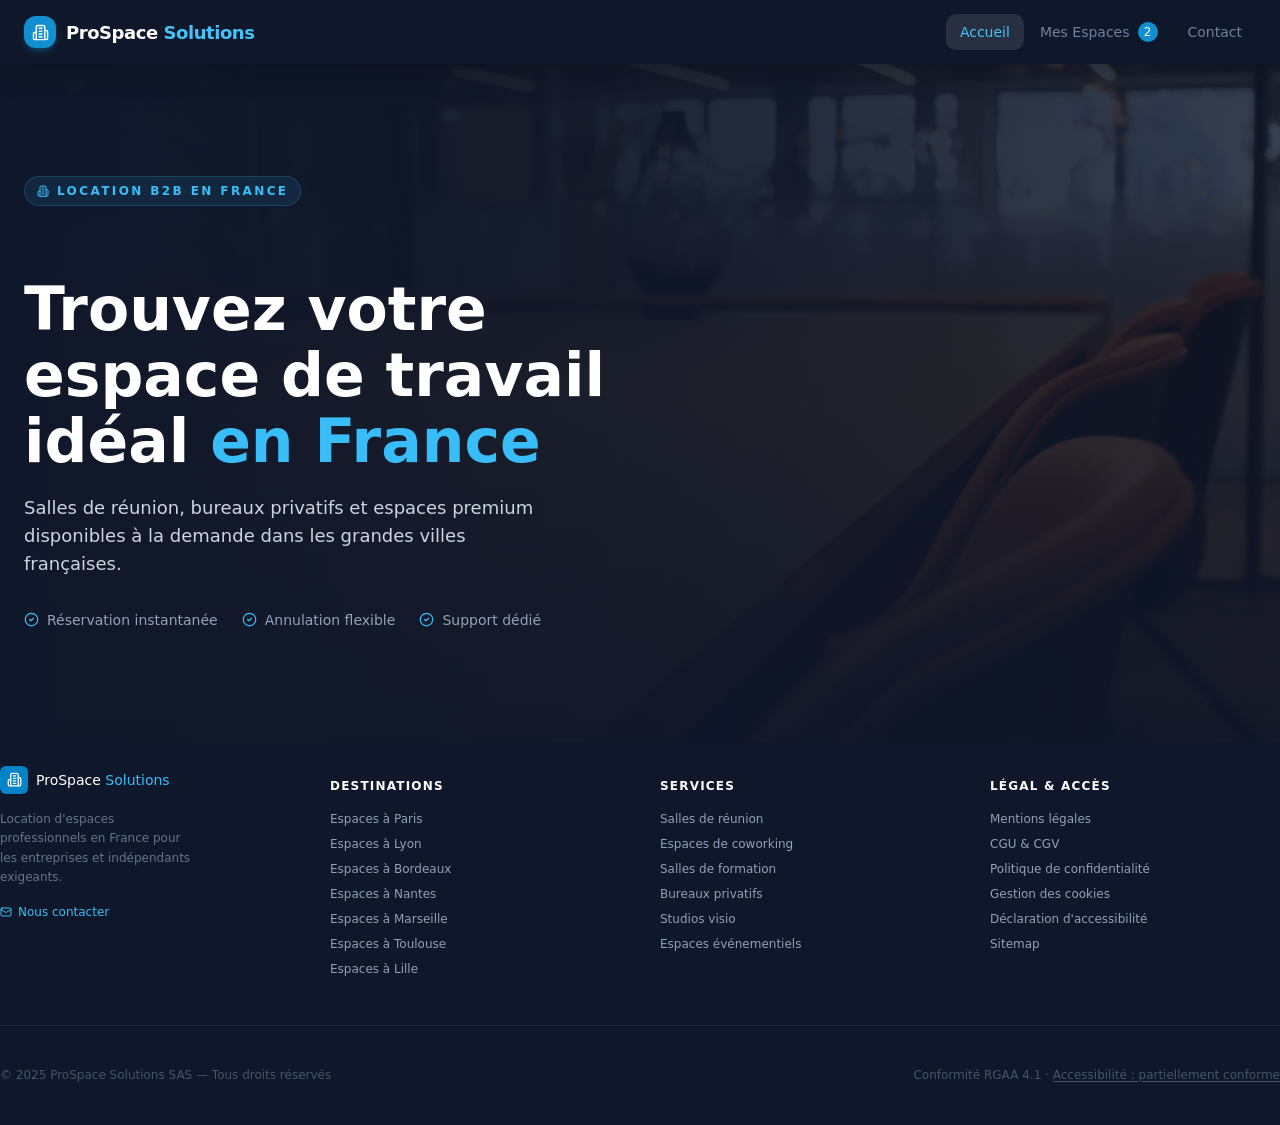
==== index.html @ d94f070c "fixed header svg and moved documents" ====
<!DOCTYPE html>
<html lang="fr">
    <head>
        <meta charset="UTF-8">
        <meta name="viewport" content="width=device-width, initial-scale=1.0">
        <meta name="description" content="Location d'espaces professionnels en France pour les entreprises et indépendants exigeants.">
        <meta name="robots" content="index, follow">

        <title>ProSpace Solutions | Trouvez votre espace de travail idéal en France</title>
        <link rel="stylesheet" href="/public/assets/css/styles.css">
        
        <!-- Open Graph -->
        <meta property="og:title" content="ProSpace Solutions | Trouvez votre espace de travail idéal en France">
        <meta property="og:description" content="Location d'espaces professionnels en France pour les entreprises et indépendants exigeants.">
        <meta property="og:image" content="/public/assets/images/logo.svg">
        <meta property="og:type" content="website">
        <!-- Standard favicon for modern browsers -->
        <link rel="icon" type="image/png" href="/public/assets/icon/favicon-96x96.png" sizes="96x96">
        <link rel="icon" type="image/svg+xml" href="/public/assets/icon/favicon.svg">
        <!-- Backwards compatibility for old browsers -->
        <link rel="shortcut icon" href="/public/assets/icon/favicon.ico">
        <!-- Apple Touch Icon for iOS (modern devices) -->
        <link rel="apple-touch-icon" sizes="180x180" href="/public/assets/icon/apple-touch-icon.png">
        <!-- Android / Chrome PWA icons -->
        <link rel="icon" type="image/png" sizes="192x192" href="/public/assets/web-app-manifest-192x192.png">
        <link rel="icon" type="image/png" sizes="512x512" href="/public/assets/web-app-manifest-512x512.png">
        <!-- Safari pinned tab (macOS) -->
        <link rel="mask-icon" href="/public/assets/icon/favicon.svg" color="#5bbad5">
        <!-- Manifest for Progressive Web App -->
        <link rel="manifest" href="/public/assets/icon/site.webmanifest">

        <script type="application/ld+json">
        {
            "@context": "https://schema.org",
            "@type": "Brand",
            "name": "ProSpace Solutions",
            "url": "https://d6f656a0-2b03-45f7-afd9-3104cce12782-v3-figmaiframepreview.figma.site/",
            "logo": "",
            "description": "Location d'espaces professionnels en France pour les entreprises et indépendants exigeants.",
            "hasOfferCatalog": {
                "@type": "OfferCatalog",
                "name": "Espaces ProSpace Solutions",
                "itemListElement": [
                    {
                        "@type": "Product",
                        "name": "Espace Wagram Opéra",
                        "image": "",
                        "description": "Espace de travail à Paris 8e, jusqu'à 12 personnes, avec fibre, accès PMR et écran 4K.",
                        "offers": {
                            "@type": "Offer",
                            "priceCurrency": "EUR",
                            "price": "45",
                            "priceSpecification": {
                                "@type": "UnitPriceSpecification",
                                "price": "45",
                                "priceCurrency": "EUR",
                                "unitText": "HOUR"
                            }
                        },
                        "aggregateRating": {
                            "@type": "AggregateRating",
                            "ratingValue": "4.8",
                            "reviewCount": "34"
                        }
                    },
                    {
                        "@type": "Product",
                        "name": "Atelier République",
                        "image": "",
                        "description": "Espace de travail à Paris 11e, jusqu'à 8 personnes, avec fibre et écran 4K.",
                        "offers": {
                            "@type": "Offer",
                            "priceCurrency": "EUR",
                            "price": "35",
                            "priceSpecification": {
                                "@type": "UnitPriceSpecification",
                                "price": "35",
                                "priceCurrency": "EUR",
                                "unitText": "HOUR"
                            }
                        },
                        "aggregateRating": {
                            "@type": "AggregateRating",
                            "ratingValue": "4.6",
                            "reviewCount": "51"
                        }
                    },
                    {
                        "@type": "Product",
                        "name": "Confluence Executive Suite",
                        "image": "",
                        "description": "Espace de travail à Lyon 2e, jusqu'à 20 personnes, avec fibre, accès PMR et écran 4K.",
                        "offers": {
                            "@type": "Offer",
                            "priceCurrency": "EUR",
                            "price": "55",
                            "priceSpecification": {
                                "@type": "UnitPriceSpecification",
                                "price": "55",
                                "priceCurrency": "EUR",
                                "unitText": "HOUR"
                            }
                        },
                        "aggregateRating": {
                            "@type": "AggregateRating",
                            "ratingValue": "4.9",
                            "reviewCount": "22"
                        }
                    },
                    {
                        "@type": "Product",
                        "name": "Les Chartrons Board Room",
                        "image": "",
                        "description": "Espace de travail à Bordeaux, jusqu'à 16 personnes, avec fibre et accès PMR.",
                        "offers": {
                            "@type": "Offer",
                            "priceCurrency": "EUR",
                            "price": "40",
                            "priceSpecification": {
                                "@type": "UnitPriceSpecification",
                                "price": "40",
                                "priceCurrency": "EUR",
                                "unitText": "HOUR"
                            }
                        },
                        "aggregateRating": {
                            "@type": "AggregateRating",
                            "ratingValue": "4.7",
                            "reviewCount": "18"
                        }
                    },
                    {
                        "@type": "Product",
                        "name": "Île de Nantes Studio",
                        "image": "",
                        "description": "Espace de travail à Nantes, jusqu'à 6 personnes, avec fibre et écran 4K.",
                        "offers": {
                            "@type": "Offer",
                            "priceCurrency": "EUR",
                            "price": "28",
                            "priceSpecification": {
                                "@type": "UnitPriceSpecification",
                                "price": "28",
                                "priceCurrency": "EUR",
                                "unitText": "HOUR"
                            }
                        },
                        "aggregateRating": {
                            "@type": "AggregateRating",
                            "ratingValue": "4.5",
                            "reviewCount": "63"
                        }
                    },
                    {
                        "@type": "Product",
                        "name": "Vieux-Port Panorama",
                        "image": "",
                        "description": "Espace de travail à Marseille, jusqu'à 14 personnes, avec fibre et accès PMR.",
                        "offers": {
                            "@type": "Offer",
                            "priceCurrency": "EUR",
                            "price": "38",
                            "priceSpecification": {
                                "@type": "UnitPriceSpecification",
                                "price": "38",
                                "priceCurrency": "EUR",
                                "unitText": "HOUR"
                            }
                        },
                        "aggregateRating": {
                            "@type": "AggregateRating",
                            "ratingValue": "4.4",
                            "reviewCount": "29"
                        }
                    }
                ]
            }
        }
        </script>
    </head>
    <body>
        <!-- ###### HEADER ###### -->
        <header id="header"></header>
        <!-- ###### MAIN ###### -->
        <main>
            <section class="hero" aria-labelledby="hero-title">
                <img class="hero-background-image" alt="Une salle de conférence avec table et chaises" src="/public/assets/images/conference-room.webp" role="presentation"/>
                <div class="hero-primary-gradiant"></div>
                <div class="hero-secondary-gradiant"></div>
                <div class="hero-content">
                    <div class="hero-content-inner">
                        <div class="info-bullet">
                            <svg xmlns="http://www.w3.org/2000/svg" width="12" height="12" viewBox="0 0 24 24" fill="none" stroke="currentColor" stroke-width="2" stroke-linecap="round" stroke-linejoin="round" aria-hidden="true" focusable="false"><path d="M6 22V4a2 2 0 0 1 2-2h8a2 2 0 0 1 2 2v18Z"></path><path d="M6 12H4a2 2 0 0 0-2 2v6a2 2 0 0 0 2 2h2"></path><path d="M18 9h2a2 2 0 0 1 2 2v9a2 2 0 0 1-2 2h-2"></path><path d="M10 6h4"></path><path d="M10 10h4"></path><path d="M10 14h4"></path><path d="M10 18h4"></path></svg>
                            <span>Location B2B en France</span>
                        </div>

                        <h1 id="hero-title">Trouvez votre espace de travail idéal <span class="text-blue">en France</span></h1>
                        <h2>Salles de réunion, bureaux privatifs et espaces premium disponibles à la demande dans les grandes villes françaises.</h2>
                        <div class="hero-features">
                            <div class="hero-feature">
                                <svg xmlns="http://www.w3.org/2000/svg" width="15" height="15" viewBox="0 0 24 24" fill="none" stroke="currentColor" stroke-width="2" stroke-linecap="round" stroke-linejoin="round" aria-hidden="true" focusable="false"><circle cx="12" cy="12" r="10"></circle><path d="m9 12 2 2 4-4"></path></svg>
                                <span class="text-info">Réservation instantanée</span>
                            </div>
                            <div class="hero-feature">
                                <svg xmlns="http://www.w3.org/2000/svg" width="15" height="15" viewBox="0 0 24 24" fill="none" stroke="currentColor" stroke-width="2" stroke-linecap="round" stroke-linejoin="round" aria-hidden="true" focusable="false"><circle cx="12" cy="12" r="10"></circle><path d="m9 12 2 2 4-4"></path></svg>
                                <span class="text-info">Annulation flexible</span>
                            </div>
                            <div class="hero-feature">
                                <svg xmlns="http://www.w3.org/2000/svg" width="15" height="15" viewBox="0 0 24 24" fill="none" stroke="currentColor" stroke-width="2" stroke-linecap="round" stroke-linejoin="round" aria-hidden="true" focusable="false"><circle cx="12" cy="12" r="10"></circle><path d="m9 12 2 2 4-4"></path></svg>
                                <span class="text-info">Support dédié</span>
                            </div>
                        </div>
                    </div>
                </div>
                
            </section>

        </main>
        <!-- ###### FOOTER ###### -->
        <footer id="footer"></footer>

        <script src="/public/assets/js/loader.js" defer></script>
    </body>
    
</html>
---- public/assets/css/styles.css ----
html {
  font-size: 16px;
}

body {
  background-color: #0F172A;
  color: #FFF;
  margin: 0;
  padding: 0;
  text-align: left;
  min-height: 100vh;
  font-family: ui-sans-serif, system-ui, sans-serif, sans-serif;
  font-optical-sizing: auto;
  font-variation-settings: normal;
  font-weight: 400;
  font-style: normal;
  text-rendering: auto;
  letter-spacing: normal;
  word-spacing: normal;
  line-height: normal;
  text-transform: none;
  text-indent: 0px;
  text-shadow: none;
  font-feature-settings: normal;
  font-kerning: auto;
  font-size-adjust: none;
}

img {
  display: block;
  width: 100%;
}

a {
  color: inherit;
  -webkit-text-decoration: inherit;
  text-decoration: inherit;
}

ul {
  margin: 0;
  padding: 0;
}

li {
  list-style: none;
}

p {
  line-height: 1.688rem;
}

h1, h2 {
  font-weight: inherit;
}

h1 {
  font-size: 2.25rem;
}

h2 {
  font-size: 1rem;
}

.text-blue {
  color: #38BDF8;
}

.text-info {
  font-size: 0.875rem;
  line-height: 1.25rem;
  color: #94A3B8;
}

.text-link {
  text-decoration: underline;
  text-underline-offset: 2px;
}
.text-link:hover {
  color: #38BDF8;
  cursor: pointer;
}

header {
  color: #FFF;
  background-color: #0F172A;
  position: sticky;
  top: 0;
  z-index: 50;
  box-shadow: 0 20px 25px -5px rgba(0, 0, 0, 0.1), 0 8px 10px -6px rgba(0, 0, 0, 0.1);
}

.header-inner {
  display: flex;
  flex-direction: row;
  justify-content: space-between;
  align-items: center;
  max-width: 80rem;
  height: 4rem;
  margin: auto;
  padding: 0 1rem;
}
@media (min-width: 640px) {
  .header-inner {
    padding: 0 1.5rem;
  }
}

.logo {
  display: flex;
  flex-direction: row;
  justify-content: center;
  align-items: center;
  gap: 0.625rem;
  font-weight: 700;
  font-size: 1.125rem;
  letter-spacing: -0.025em;
  mix-blend-mode: screen;
}
.logo__text {
  color: #FFF;
}
.logo-icon {
  width: 2rem;
  height: 2rem;
  border-radius: 0.75rem;
  background-color: #0284C7;
  display: flex;
  flex-direction: row;
  justify-content: center;
  align-items: center;
  box-shadow: 0 4px 6px -1px rgba(2, 132, 199, 0.3), 0 2px 4px -2px rgba(2, 132, 199, 0.3);
}

.header-nav ul {
  display: flex;
  flex-direction: row;
  justify-content: center;
  align-items: center;
  gap: 0.125rem;
}
.header-nav-space_quant {
  display: flex;
  flex-direction: row;
  justify-content: center;
  align-items: center;
  border-radius: 50%;
  width: 1.25rem;
  height: 1.25rem;
  background-color: #0284C7;
  color: white;
  font-size: 0.75rem;
  line-height: 1rem;
  font-variant-numeric: tabular-nums;
}

.header-nav-link {
  padding: 0.5rem 0.875rem;
  border-radius: calc(0.75rem - 2px);
  font-size: 0.875rem;
  line-height: 1.25rem;
  font-weight: 500;
  transition-property: all;
  transition-duration: 150ms;
  transition-timing-function: cubic-bezier(0.4, 0, 0.2, 1);
  display: flex;
  align-items: center;
  gap: 0.5rem;
  mix-blend-mode: screen;
  color: #64748B;
}
.header-nav-link:hover {
  background-color: rgba(255, 255, 255, 0.1);
  color: #FFF;
}
.header-nav-link-active {
  color: #38BDF8;
  background-color: rgba(255, 255, 255, 0.1);
}

footer {
  background-color: #0F172A;
}

.footer-inner {
  max-width: 80rem;
  margin: auto;
  padding: 3.5rem 1rem;
}
@media (min-width: 640px) {
  .footer-inner {
    padding: 1.5rem 0;
  }
}

.footer-links {
  display: grid;
  grid-template-columns: repeat(2, minmax(0, 1fr));
  gap: 2.5rem;
  margin-bottom: 3rem;
}
@media (min-width: 640px) {
  .footer-links {
    grid-template-columns: repeat(4, minmax(0, 1fr));
  }
}
.footer-links-section {
  grid-column: span 2/span 2;
}
@media (min-width: 640px) {
  .footer-links-section {
    grid-column: span 1/span 1;
  }
}

.footer-intro {
  font-size: 0.75rem;
  line-height: 1.625;
  color: #64748B;
  max-width: 200px;
}
.footer-contact {
  display: flex;
  flex-direction: row;
  justify-content: flex-start;
  align-items: center;
  margin-top: 1rem;
  font-size: 0.75rem;
  line-height: 1rem;
  color: #38BDF8;
  gap: 0.375rem;
}
.footer-contact:hover {
  color: #FFF;
}
.footer-logo {
  display: flex;
  flex-direction: row;
  justify-content: flex-start;
  align-items: center;
  gap: 0.5rem;
  margin-bottom: 1rem;
  font-size: 0.875rem;
  line-height: 1.25rem;
}
.footer-logo-icon {
  display: flex;
  flex-direction: row;
  justify-content: center;
  align-items: center;
  width: 1.75rem;
  height: 1.75rem;
  border-radius: 0.375rem;
  background-color: #0284C7;
}
.footer-bottom {
  display: flex;
  flex-direction: column;
  justify-content: space-between;
  align-items: center;
  border-top: 1px solid #1E293B;
  padding-top: 1.5rem;
  gap: 0.5rem;
  font-size: 0.75rem;
  line-height: 1rem;
  color: #475569;
}
@media (min-width: 640px) {
  .footer-bottom {
    flex-direction: row;
  }
}

.footer-nav {
  line-height: 1rem;
}
.footer-nav-title {
  font-weight: 600;
  font-size: 0.75rem;
  line-height: 1rem;
  text-transform: uppercase;
  letter-spacing: 0.1em;
  margin-bottom: 1rem;
}
.footer-nav ul > li {
  margin-top: 0.5rem;
}
.footer-nav-link {
  font-size: 0.75rem;
  text-wrap-mode: nowrap;
  color: #90a1b9;
}
.footer-nav-link:hover {
  color: #38BDF8;
}

.container {
  position: relative;
  margin: auto;
}

main {
  background-color: #0F172A;
}

.hero {
  position: relative;
  overflow: hidden;
  background-color: #0F172A;
}
.hero-background-image {
  position: absolute;
  inset: 0;
  width: 100%;
  height: 100%;
  object-fit: cover;
  opacity: 0.25;
}
.hero-primary-gradiant {
  position: absolute;
  inset: 0;
  background: linear-gradient(to right, #0F172A 0%, rgba(15, 23, 42, 0.75) 50%, rgba(15, 23, 42, 0.3) 100%);
}
.hero-secondary-gradiant {
  position: absolute;
  inset: 0;
  background: linear-gradient(to top, rgba(15, 23, 42, 0.6) 0%, transparent 50%, transparent 100%);
}
.hero-content {
  position: relative;
  max-width: 80rem;
  margin: auto;
  padding: 5rem 1rem;
}
@media (min-width: 640px) {
  .hero-content {
    padding: 7rem 1.5rem;
  }
}
.hero-content-inner {
  max-width: 42rem;
}
.hero h1 {
  line-height: 1.1;
  font-weight: 800;
  margin-bottom: 1.25rem;
}
@media (min-width: 640px) {
  .hero h1 {
    font-size: 3rem;
  }
}
@media (min-width: 1024px) {
  .hero h1 {
    font-size: 3.75rem;
  }
}
.hero h2 {
  color: #CBD5E1;
  line-height: 1.5rem;
  line-height: 1.625;
  max-width: 32rem;
}
@media (min-width: 640px) {
  .hero h2 {
    font-size: 1.125rem;
    line-height: 1.75rem;
  }
}
.hero-features {
  display: flex;
  flex-direction: row;
  justify-content: flex-start;
  align-items: center;
  flex-wrap: wrap;
  gap: 1.5rem;
  margin-top: 2rem;
}
.hero-feature {
  display: flex;
  flex-direction: row;
  justify-content: center;
  align-items: center;
  gap: 0.5rem;
  color: #38BDF8;
}

.info-bullet {
  display: inline-flex;
  align-items: center;
  gap: 0.5rem;
  color: #38BDF8;
  font-size: 0.75rem;
  font-weight: 700;
  line-height: 1rem;
  letter-spacing: 0.2em;
  text-transform: uppercase;
  margin-bottom: 1.25rem;
  background-color: rgba(56, 189, 248, 0.1);
  border: 1px solid rgba(56, 189, 248, 0.2);
  padding: 0.375rem 0.75rem;
  border-radius: 9999px;
}

/*# sourceMappingURL=styles.css.map */
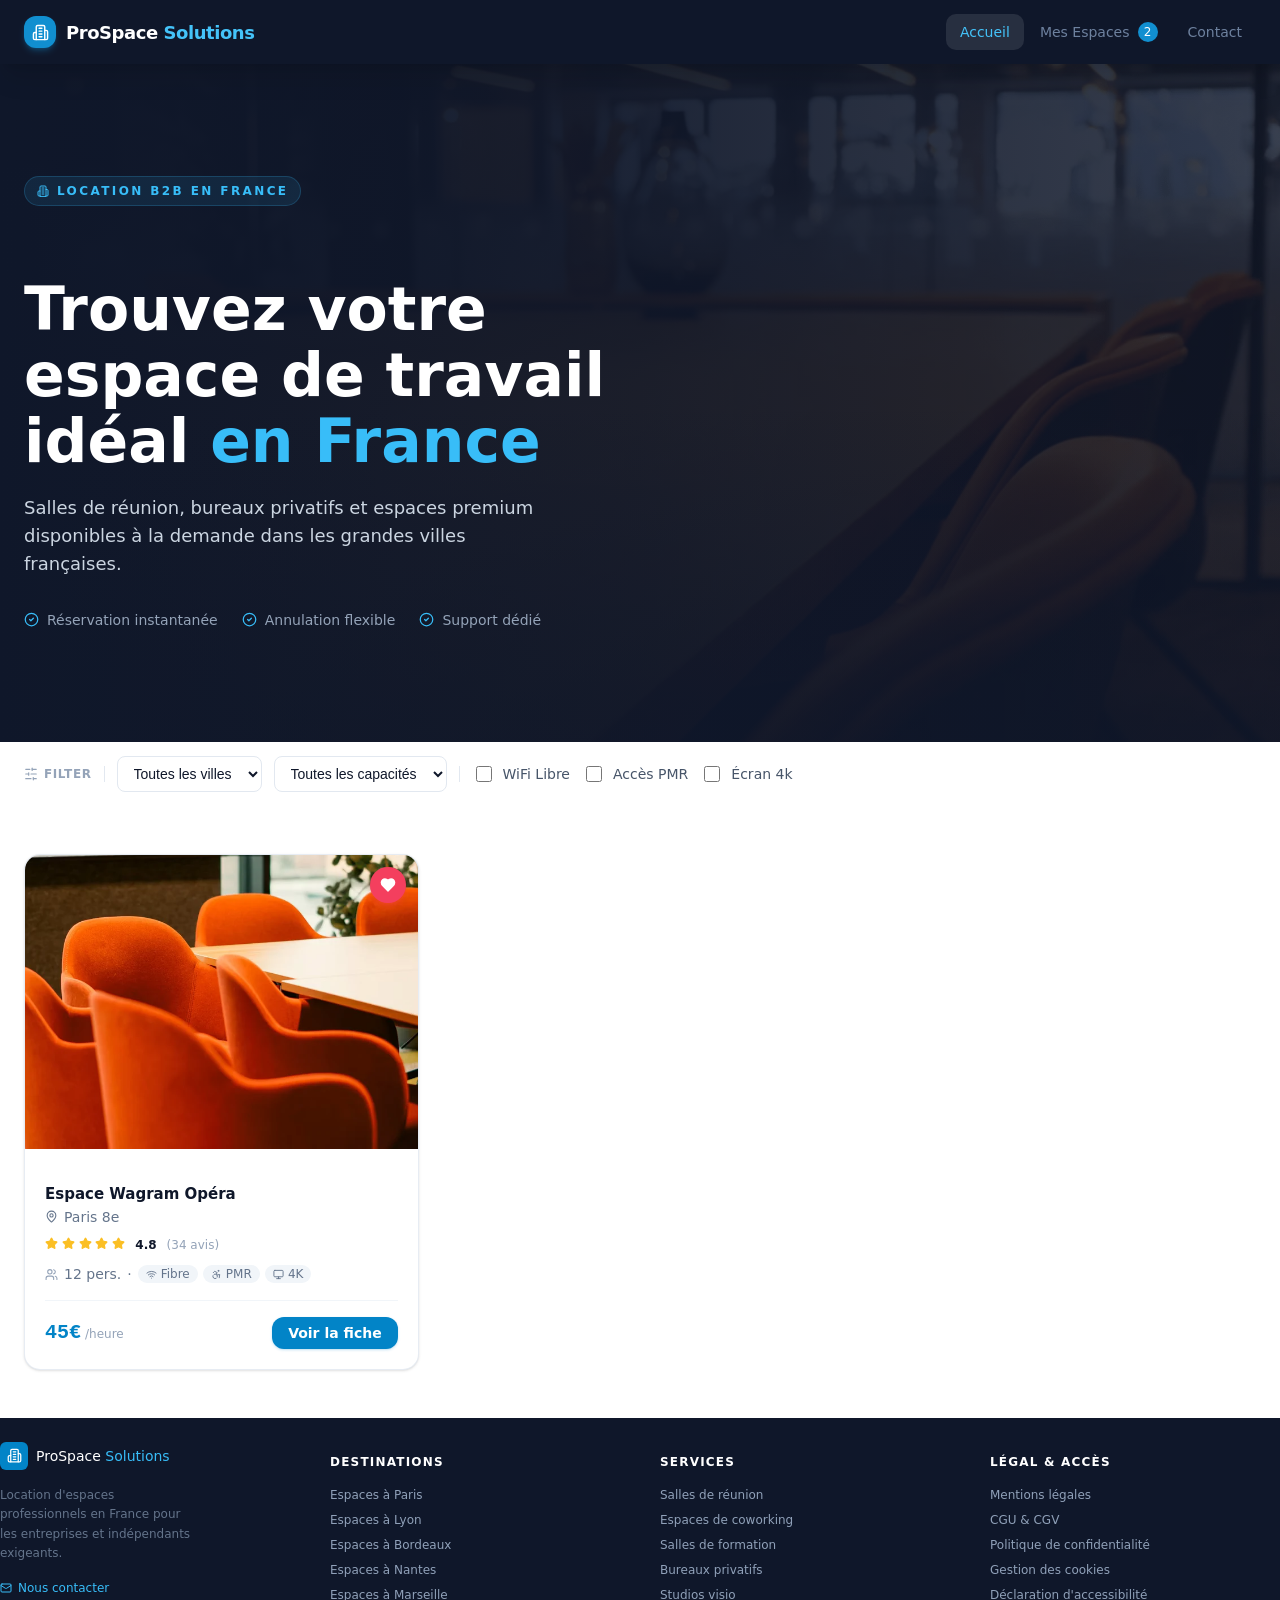
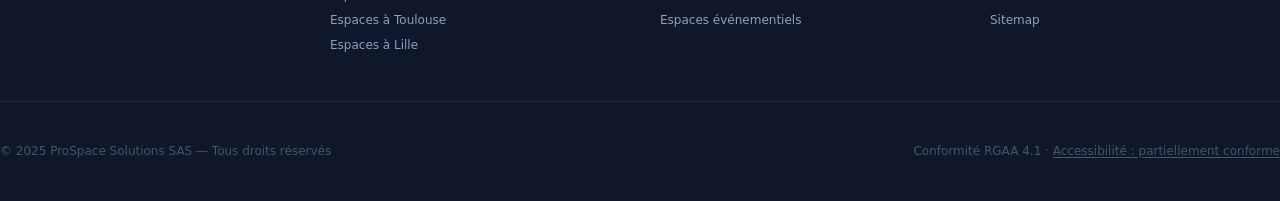
==== commit b8114d01: "Added missing sections and styles to index.html" ====
--- a/index.html
+++ b/index.html
@@ -214,7 +214,107 @@
                 </div>
                 
             </section>
-
+            <section class="space_search">
+                <div class="search">
+                    <div class="search-options">
+                        <div class="search-filter">
+                            <svg xmlns="http://www.w3.org/2000/svg" width="14" height="14" viewBox="0 0 24 24" fill="none" stroke="currentColor" stroke-width="2" stroke-linecap="round" stroke-linejoin="round" aria-hidden="true" focusable="false"><line x1="21" x2="14" y1="4" y2="4"></line><line x1="10" x2="3" y1="4" y2="4"></line><line x1="21" x2="12" y1="12" y2="12"></line><line x1="8" x2="3" y1="12" y2="12"></line><line x1="21" x2="16" y1="20" y2="20"></line><line x1="12" x2="3" y1="20" y2="20"></line><line x1="14" x2="14" y1="2" y2="6"></line><line x1="8" x2="8" y1="10" y2="14"></line><line x1="16" x2="16" y1="18" y2="22"></line></svg>
+                            <span>FILTER</span>
+                        </div>
+                    </div>
+                    <div class="search-divider"></div>
+                    <div class="search-options">
+                        <select id="search-city" class="search-select" aria-label="Ville">
+                            <option value="">Toutes les villes</option>
+                            <option value="lyon">Lyon</option>
+                            <option value="bordeaux">Bordeaux</option>
+                            <option value="nantes">Nantes</option>
+                            <option value="marseille">Marseille</option>
+                            <option value="toulouse">Toulouse</option>
+                            <option value="lille">Lille</option>
+                        </select>
+                         <select id="search-capacity" class="search-select" aria-label="Capacité">
+                            <option value="0">Toutes les capacités</option>
+                            <option value="1">1 - 5 personnes</option>
+                            <option value="2">6 - 10 personnes</option>
+                            <option value="3">11 - 20 personnes</option>
+                            <option value="4">20+ personnes</option>
+                        </select>
+                    </div>
+                    <div class="search-divider"></div>
+                    <div class="search-options">
+                        <label for="search-option-wifi" class="search-label">
+                            <input id="search-option-wifi" class="search-checkbox" type="checkbox">
+                            WiFi Libre
+                        </label>
+                        <label for="search-option-pmr" class="search-label">
+                            <input id="search-option-pmr" class="search-checkbox" type="checkbox">
+                            Accès PMR
+                        </label>
+                        <label for="search-option-4k" class="search-label">
+                            <input id="search-option-4k" class="search-checkbox" type="checkbox">
+                            Écran 4k
+                        </label>
+                    </div>
+                </div>
+                <div class="spaces">
+                    <div class="spaces-available"></div>
+                    <div class="spaces-card-container">
+                        <article class="space-card">
+                            <div class="space-card-image">
+                                <img src="/public/assets/images/spaces/orange-office-chairs-around-a-table.webp" alt="Chaisses de bureau oranges au tour d'une table">
+                                <button class="space-card-image-favorite">
+                                    <svg xmlns="http://www.w3.org/2000/svg" width="16" height="16" viewBox="0 0 24 24" fill="none" stroke="currentColor" stroke-width="2" stroke-linecap="round" stroke-linejoin="round" aria-hidden="true" focusable="false"><path d="M19 14c1.49-1.46 3-3.21 3-5.5A5.5 5.5 0 0 0 16.5 3c-1.76 0-3 .5-4.5 2-1.5-1.5-2.74-2-4.5-2A5.5 5.5 0 0 0 2 8.5c0 2.3 1.5 4.05 3 5.5l7 7Z"></path></svg>
+                                </button>
+                            </div>
+                            <div class="space-card-info">
+                                <h3>Espace Wagram Opéra</h3>
+                                <div class="space-card-location">
+                                    <svg xmlns="http://www.w3.org/2000/svg" width="13" height="13" viewBox="0 0 24 24" fill="none" stroke="currentColor" stroke-width="2" stroke-linecap="round" stroke-linejoin="round" aria-hidden="true" focusable="false"><path d="M20 10c0 4.993-5.539 10.193-7.399 11.799a1 1 0 0 1-1.202 0C9.539 20.193 4 14.993 4 10a8 8 0 0 1 16 0"></path><circle cx="12" cy="10" r="3"></circle></svg>
+                                    <span>Paris 8e</span>
+                                </div>
+                                <div class="space-card-reviews">
+                                    <div class="space-card-reviews__stars">
+                                        <svg xmlns="http://www.w3.org/2000/svg" width="13" height="13" viewBox="0 0 24 24" fill="none" stroke="currentColor" stroke-width="2" stroke-linecap="round" stroke-linejoin="round" aria-hidden="true" focusable="false"><path d="M11.525 2.295a.53.53 0 0 1 .95 0l2.31 4.679a2.123 2.123 0 0 0 1.595 1.16l5.166.756a.53.53 0 0 1 .294.904l-3.736 3.638a2.123 2.123 0 0 0-.611 1.878l.882 5.14a.53.53 0 0 1-.771.56l-4.618-2.428a2.122 2.122 0 0 0-1.973 0L6.396 21.01a.53.53 0 0 1-.77-.56l.881-5.139a2.122 2.122 0 0 0-.611-1.879L2.16 9.795a.53.53 0 0 1 .294-.906l5.165-.755a2.122 2.122 0 0 0 1.597-1.16z"></path></svg>
+                                        <svg xmlns="http://www.w3.org/2000/svg" width="13" height="13" viewBox="0 0 24 24" fill="none" stroke="currentColor" stroke-width="2" stroke-linecap="round" stroke-linejoin="round" aria-hidden="true" focusable="false"><path d="M11.525 2.295a.53.53 0 0 1 .95 0l2.31 4.679a2.123 2.123 0 0 0 1.595 1.16l5.166.756a.53.53 0 0 1 .294.904l-3.736 3.638a2.123 2.123 0 0 0-.611 1.878l.882 5.14a.53.53 0 0 1-.771.56l-4.618-2.428a2.122 2.122 0 0 0-1.973 0L6.396 21.01a.53.53 0 0 1-.77-.56l.881-5.139a2.122 2.122 0 0 0-.611-1.879L2.16 9.795a.53.53 0 0 1 .294-.906l5.165-.755a2.122 2.122 0 0 0 1.597-1.16z"></path></svg>
+                                        <svg xmlns="http://www.w3.org/2000/svg" width="13" height="13" viewBox="0 0 24 24" fill="none" stroke="currentColor" stroke-width="2" stroke-linecap="round" stroke-linejoin="round" aria-hidden="true" focusable="false"><path d="M11.525 2.295a.53.53 0 0 1 .95 0l2.31 4.679a2.123 2.123 0 0 0 1.595 1.16l5.166.756a.53.53 0 0 1 .294.904l-3.736 3.638a2.123 2.123 0 0 0-.611 1.878l.882 5.14a.53.53 0 0 1-.771.56l-4.618-2.428a2.122 2.122 0 0 0-1.973 0L6.396 21.01a.53.53 0 0 1-.77-.56l.881-5.139a2.122 2.122 0 0 0-.611-1.879L2.16 9.795a.53.53 0 0 1 .294-.906l5.165-.755a2.122 2.122 0 0 0 1.597-1.16z"></path></svg>
+                                        <svg xmlns="http://www.w3.org/2000/svg" width="13" height="13" viewBox="0 0 24 24" fill="none" stroke="currentColor" stroke-width="2" stroke-linecap="round" stroke-linejoin="round" aria-hidden="true" focusable="false"><path d="M11.525 2.295a.53.53 0 0 1 .95 0l2.31 4.679a2.123 2.123 0 0 0 1.595 1.16l5.166.756a.53.53 0 0 1 .294.904l-3.736 3.638a2.123 2.123 0 0 0-.611 1.878l.882 5.14a.53.53 0 0 1-.771.56l-4.618-2.428a2.122 2.122 0 0 0-1.973 0L6.396 21.01a.53.53 0 0 1-.77-.56l.881-5.139a2.122 2.122 0 0 0-.611-1.879L2.16 9.795a.53.53 0 0 1 .294-.906l5.165-.755a2.122 2.122 0 0 0 1.597-1.16z"></path></svg>
+                                        <svg xmlns="http://www.w3.org/2000/svg" width="13" height="13" viewBox="0 0 24 24" fill="none" stroke="currentColor" stroke-width="2" stroke-linecap="round" stroke-linejoin="round" aria-hidden="true" focusable="false"><path d="M11.525 2.295a.53.53 0 0 1 .95 0l2.31 4.679a2.123 2.123 0 0 0 1.595 1.16l5.166.756a.53.53 0 0 1 .294.904l-3.736 3.638a2.123 2.123 0 0 0-.611 1.878l.882 5.14a.53.53 0 0 1-.771.56l-4.618-2.428a2.122 2.122 0 0 0-1.973 0L6.396 21.01a.53.53 0 0 1-.77-.56l.881-5.139a2.122 2.122 0 0 0-.611-1.879L2.16 9.795a.53.53 0 0 1 .294-.906l5.165-.755a2.122 2.122 0 0 0 1.597-1.16z"></path></svg>
+                                    </div>
+                                    <div class="space-card-reviews__value">4.8</div>
+                                    <div class="space-card-reviews__quant">(34 avis)</div>
+                                </div>
+                                <div class="space-card-features">
+                                    <div class="space-card-features-capacity">
+                                        <svg xmlns="http://www.w3.org/2000/svg" width="13" height="13" viewBox="0 0 24 24" fill="none" stroke="currentColor" stroke-width="2" stroke-linecap="round" stroke-linejoin="round" aria-hidden="true" focusable="false"><path d="M16 21v-2a4 4 0 0 0-4-4H6a4 4 0 0 0-4 4v2"></path><circle cx="9" cy="7" r="4"></circle><path d="M22 21v-2a4 4 0 0 0-3-3.87"></path><path d="M16 3.13a4 4 0 0 1 0 7.75"></path></svg>
+                                        <span>12 pers.</span>
+                                        <span>·</span>
+                                    </div>
+                                    <div class="space-card-features-tags">
+                                        <div class="space-card-features-tag">
+                                            <svg xmlns="http://www.w3.org/2000/svg" width="11" height="11" viewBox="0 0 24 24" fill="none" stroke="currentColor" stroke-width="2" stroke-linecap="round" stroke-linejoin="round" aria-hidden="true" focusable="false"><path d="M12 20h.01"></path><path d="M2 8.82a15 15 0 0 1 20 0"></path><path d="M5 12.859a10 10 0 0 1 14 0"></path><path d="M8.5 16.429a5 5 0 0 1 7 0"></path></svg>
+                                            <span>Fibre</span>
+                                        </div>
+                                        <div class="space-card-features-tag">
+                                            <svg xmlns="http://www.w3.org/2000/svg" width="11" height="11" viewBox="0 0 24 24" fill="none" stroke="currentColor" stroke-width="2" stroke-linecap="round" stroke-linejoin="round" aria-hidden="true" focusable="false"><circle cx="16" cy="4" r="1"></circle><path d="m18 19 1-7-6 1"></path><path d="m5 8 3-3 5.5 3-2.36 3.5"></path><path d="M4.24 14.5a5 5 0 0 0 6.88 6"></path><path d="M13.76 17.5a5 5 0 0 0-6.88-6"></path></svg>
+                                            <span>PMR</span>
+                                        </div>
+                                        <div class="space-card-features-tag">
+                                            <svg xmlns="http://www.w3.org/2000/svg" width="11" height="11" viewBox="0 0 24 24" fill="none" stroke="currentColor" stroke-width="2" stroke-linecap="round" stroke-linejoin="round" aria-hidden="true" focusable="false"><rect width="20" height="14" x="2" y="3" rx="2"></rect><line x1="8" x2="16" y1="21" y2="21"></line><line x1="12" x2="12" y1="17" y2="21"></line></svg>
+                                            <span>4K</span>
+                                        </div>
+                                    </div>
+                                </div>
+                                <div class="space-card-price-cta">
+                                    <div class="space-card-price-cta__price"><span>45€</span><span>/heure</span></div>
+                                    <button class="btn-primary">Voir la fiche</button>
+                                </div>
+                            </div>
+                            
+                        </article>
+                    </div>
+                </div>
+            </section>
         </main>
         <!-- ###### FOOTER ###### -->
         <footer id="footer"></footer>
--- a/public/assets/css/styles.css
+++ b/public/assets/css/styles.css
@@ -62,6 +62,43 @@
   font-size: 1rem;
 }
 
+button {
+  appearance: none;
+  background: none;
+  border: none;
+  padding: 0;
+  margin: 0;
+  font: inherit;
+  color: inherit;
+  line-height: normal;
+  cursor: pointer;
+  text-align: inherit;
+}
+button:focus {
+  outline: none;
+}
+
+.btn-primary {
+  padding: 0.5rem 1rem;
+  background-color: #0284C7;
+  color: #FFF;
+  font-size: 0.875rem;
+  font-weight: 600;
+  border-radius: 0.75rem;
+  transition: background-color 150ms ease;
+  box-shadow: 0 1px 3px 0 rgba(2, 132, 199, 0.2), 0 1px 2px -1px rgba(2, 132, 199, 0.2);
+}
+.btn-primary:hover {
+  background-color: #0369A1;
+}
+.btn-primary:active {
+  background-color: #0369A1;
+}
+.btn-primary:focus-visible {
+  outline: 2px solid #38BDF8;
+  outline-offset: 2px;
+}
+
 .text-blue {
   color: #38BDF8;
 }
@@ -79,6 +116,146 @@
 .text-link:hover {
   color: #38BDF8;
   cursor: pointer;
+}
+
+.space-card {
+  background-color: #FFF;
+  border-radius: 1rem;
+  overflow: hidden;
+  border: 1px solid rgba(226, 232, 240, 0.8);
+  box-shadow: 0 1px 3px 0 rgba(0, 0, 0, 0.1), 0 1px 2px -1px rgba(0, 0, 0, 0.1);
+  display: flex;
+  flex-direction: column;
+  transition: all 200ms ease;
+}
+.space-card:hover {
+  box-shadow: 0 10px 15px -3px rgba(0, 0, 0, 0.1), 0 4px 6px -4px rgba(0, 0, 0, 0.1);
+  transform: translateY(-0.125rem);
+}
+.space-card-image {
+  position: relative;
+  overflow: hidden;
+  background-color: #E2E8F0;
+  aspect-ratio: 4/3;
+}
+.space-card-image img {
+  width: 100%;
+  height: 100%;
+  object-fit: cover;
+}
+.space-card-image-favorite {
+  position: absolute;
+  top: 0.75rem;
+  right: 0.75rem;
+  width: 2.25rem;
+  height: 2.25rem;
+  border-radius: 9999px;
+  display: flex;
+  align-items: center;
+  justify-content: center;
+  backdrop-filter: blur(4px);
+  transition: all 150ms ease;
+  background-color: #F43F5E;
+  color: #FFF;
+  box-shadow: 0 4px 6px -1px rgba(244, 63, 94, 0.3), 0 2px 4px -2px rgba(244, 63, 94, 0.3);
+}
+.space-card-image-favorite svg {
+  fill: #FFF;
+}
+.space-card-info {
+  padding: 1.25rem;
+  display: flex;
+  flex-direction: column;
+  flex: 1;
+}
+.space-card-info h3 {
+  font-weight: 600;
+  color: #0F172A;
+  font-size: 0.9375rem;
+  margin-bottom: 0.25rem;
+  line-height: 1.375;
+}
+.space-card-location {
+  display: flex;
+  flex-direction: row;
+  justify-content: flex-start;
+  align-items: center;
+  gap: 0.375rem;
+  color: #64748B;
+  font-size: 0.875rem;
+  margin-bottom: 0.75rem;
+}
+.space-card-reviews {
+  display: flex;
+  flex-direction: row;
+  justify-content: flex-start;
+  align-items: center;
+  gap: 0.625rem;
+  margin-bottom: 0.75rem;
+  font-size: 0.75rem;
+}
+.space-card-reviews__stars > svg {
+  fill: #FBBF24;
+  color: #FBBF24;
+}
+.space-card-reviews__value {
+  font-weight: 600;
+  color: #0F172A;
+}
+.space-card-reviews__quant {
+  color: #94A3B8;
+}
+.space-card-features {
+  display: flex;
+  flex-direction: row;
+  justify-content: flex-start;
+  align-items: center;
+  gap: 0.375rem;
+  margin-bottom: 1rem;
+}
+.space-card-features-capacity svg {
+  color: #94A3B8;
+}
+.space-card-features-capacity {
+  display: inline-flex;
+  align-items: center;
+  gap: 0.375rem;
+  font-size: 0.875rem;
+  color: #64748B;
+}
+.space-card-features-tag {
+  display: inline-flex;
+  align-items: center;
+  gap: 0.25rem;
+  font-size: 0.75rem;
+  color: #64748B;
+  background-color: #F1F5F9;
+  padding: 0.125rem 0.5rem;
+  border-radius: 9999px;
+}
+.space-card-price-cta {
+  margin-top: auto;
+  display: flex;
+  align-items: center;
+  justify-content: space-between;
+  padding-top: 1rem;
+  border-top: 1px solid #F1F5F9;
+}
+.space-card-price-cta__price {
+  display: flex;
+  align-items: baseline;
+  gap: 0.25rem;
+}
+.space-card-price-cta__price span:first-of-type {
+  font-family: monospace;
+  font-weight: 700;
+  color: #0284C7;
+  font-size: 1.25rem;
+  font-variant-numeric: tabular-nums;
+}
+.space-card-price-cta__price span:last-of-type {
+  color: #94A3B8;
+  font-size: 0.75rem;
 }
 
 header {
@@ -372,7 +549,6 @@
   flex-direction: row;
   justify-content: flex-start;
   align-items: center;
-  flex-wrap: wrap;
   gap: 1.5rem;
   margin-top: 2rem;
 }
@@ -402,4 +578,117 @@
   border-radius: 9999px;
 }
 
+.space_search {
+  background-color: #FFF;
+}
+
+.search {
+  max-width: 80rem;
+  margin: 0 auto;
+  padding: 0.875rem 1rem;
+  display: flex;
+  flex-direction: row;
+  justify-content: flex-start;
+  align-items: center;
+  gap: 0.75rem;
+}
+@media (min-width: 640px) {
+  .search {
+    padding-left: 1.5rem;
+    padding-right: 1.5rem;
+  }
+}
+.search-options {
+  display: flex;
+  flex-direction: row;
+  justify-content: center;
+  align-items: center;
+  gap: 0.75rem;
+}
+.search-filter {
+  display: flex;
+  flex-direction: row;
+  justify-content: center;
+  align-items: center;
+  gap: 0.375rem;
+  color: #94A3B8;
+  font-size: 0.75rem;
+  font-weight: 600;
+  text-transform: uppercase;
+  letter-spacing: 0.05em;
+}
+.search-divider {
+  width: 1px;
+  height: 1rem;
+  background-color: #E2E8F0;
+}
+.search-select {
+  padding: 0.5rem 0.75rem;
+  border: 1px solid #E2E8F0;
+  border-radius: 0.5rem;
+  font-size: 0.875rem;
+  color: #0F172A;
+  background-color: #FFF;
+  cursor: pointer;
+  transition: all 150ms ease;
+  border-color: #E2E8F0;
+}
+.search-select:focus {
+  outline: none;
+  border-color: #38BDF8;
+  box-shadow: 0 0 0 2px rgba(56, 189, 248, 0.5);
+}
+.search-label {
+  display: flex;
+  flex-direction: row;
+  justify-content: center;
+  align-items: center;
+  gap: 0.5rem;
+  cursor: pointer;
+  font-size: 0.875rem;
+  color: #475569;
+  transition: color 150ms ease;
+  user-select: none;
+  font-weight: 500;
+}
+.search-label:hover {
+  color: #0284C7;
+}
+.search-checkbox {
+  width: 1rem;
+  height: 1rem;
+  border-radius: 0.25rem;
+  border-color: #CBD5E1;
+  accent-color: #0284C7;
+  cursor: pointer;
+}
+
+.spaces {
+  max-width: 80rem;
+  margin: 0 auto;
+  padding: 3rem 1rem;
+}
+@media (min-width: 640px) {
+  .spaces {
+    padding-left: 1.5rem;
+    padding-right: 1.5rem;
+  }
+}
+
+.spaces-card-container {
+  display: grid;
+  grid-template-columns: repeat(1, minmax(0, 1fr));
+  gap: 1.5rem;
+}
+@media (min-width: 640px) {
+  .spaces-card-container {
+    grid-template-columns: repeat(2, minmax(0, 1fr));
+  }
+}
+@media (min-width: 1024px) {
+  .spaces-card-container {
+    grid-template-columns: repeat(3, minmax(0, 1fr));
+  }
+}
+
 /*# sourceMappingURL=styles.css.map */
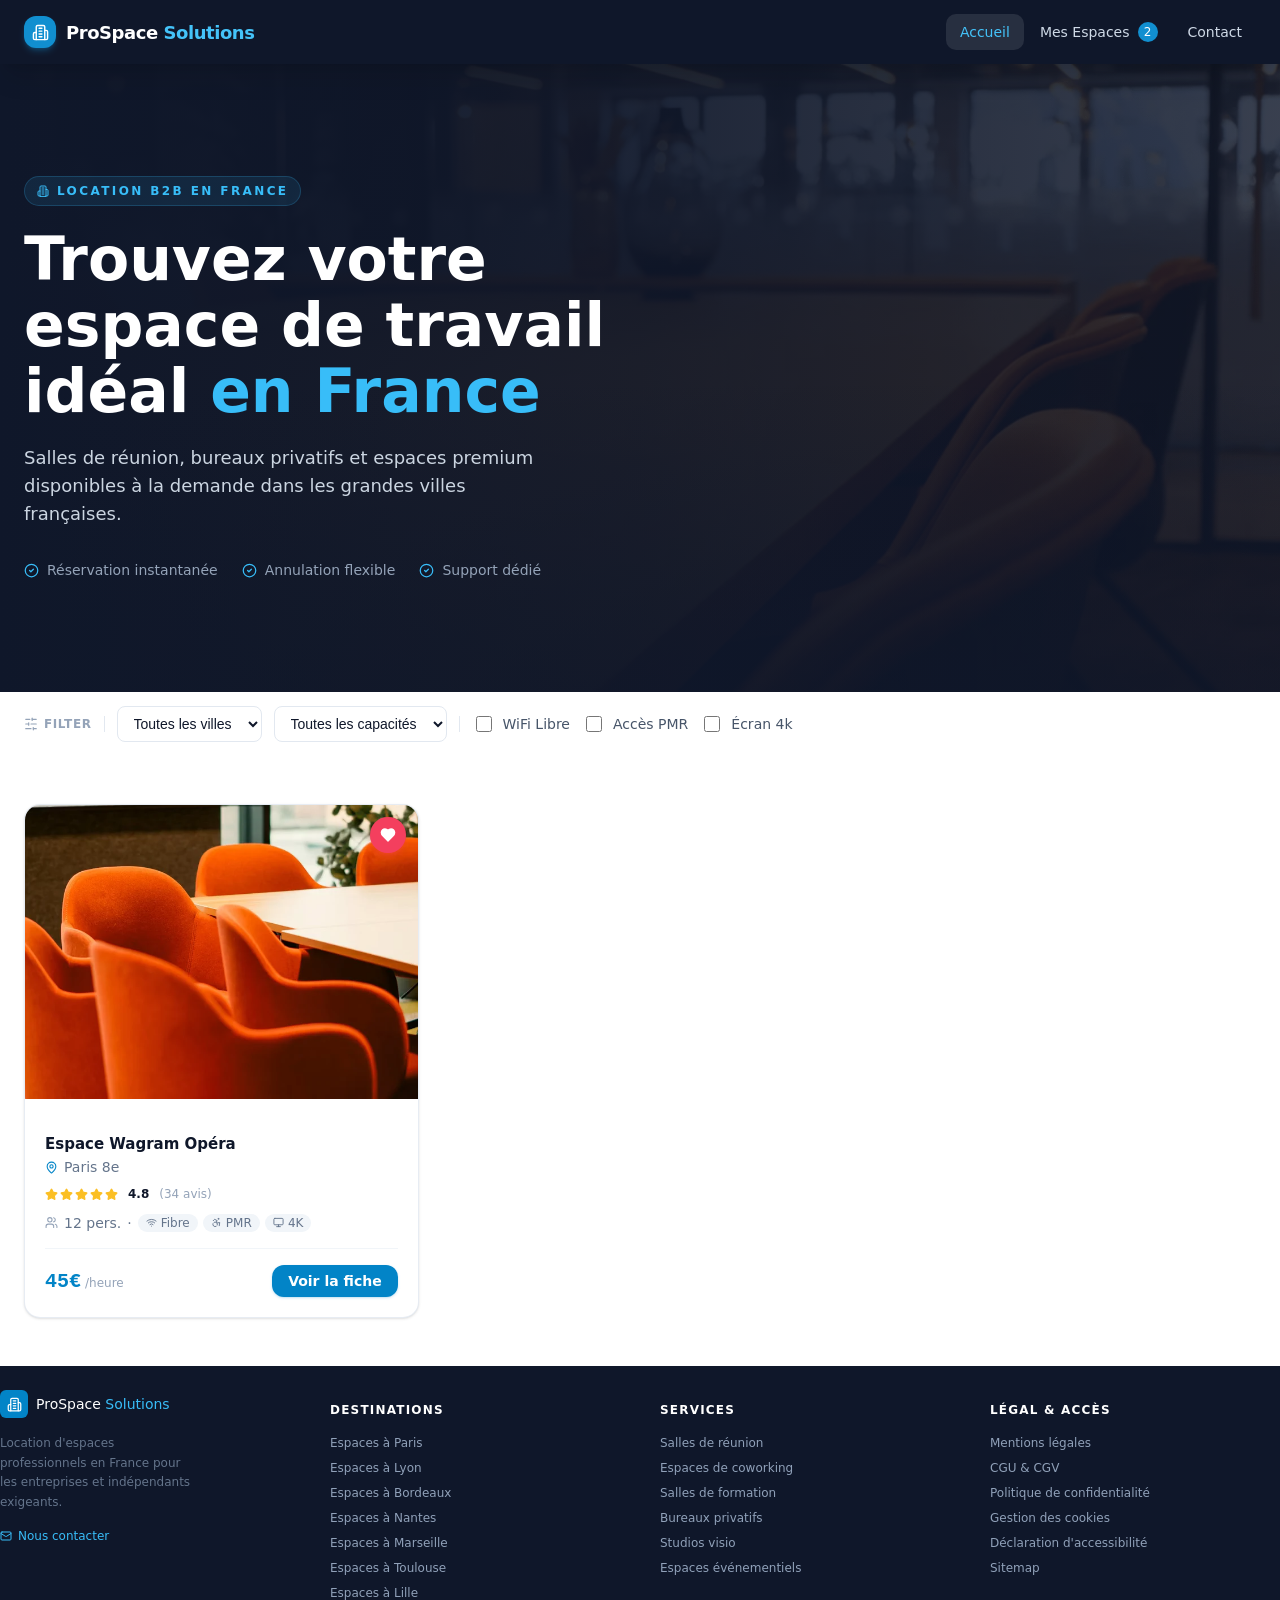
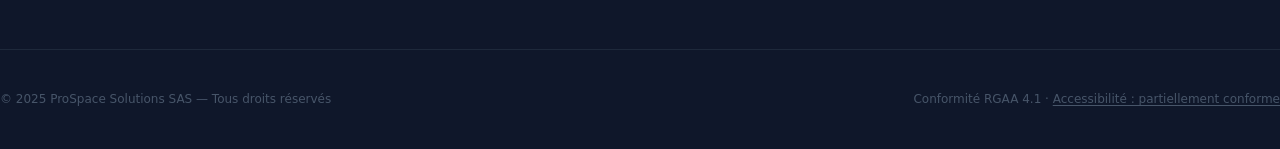
==== commit f58f26b8: "Added "mes_espaces"" ====
--- a/index.html
+++ b/index.html
@@ -14,6 +14,11 @@
         <meta property="og:description" content="Location d'espaces professionnels en France pour les entreprises et indépendants exigeants.">
         <meta property="og:image" content="/public/assets/images/logo.svg">
         <meta property="og:type" content="website">
+        <!-- Twitter -->
+        <meta name="twitter:card" content="summary_large_image">
+        <meta name="twitter:title" content="ProSpace Solutions | Trouvez votre espace de travail idéal en France">
+        <meta name="twitter:description" content="Location d'espaces professionnels en France pour les entreprises et indépendants exigeants.">
+        <meta name="twitter:image" content="/public/assets/images/logo.svg">
         <!-- Standard favicon for modern browsers -->
         <link rel="icon" type="image/png" href="/public/assets/icon/favicon-96x96.png" sizes="96x96">
         <link rel="icon" type="image/svg+xml" href="/public/assets/icon/favicon.svg">
@@ -34,7 +39,7 @@
             "@context": "https://schema.org",
             "@type": "Brand",
             "name": "ProSpace Solutions",
-            "url": "https://d6f656a0-2b03-45f7-afd9-3104cce12782-v3-figmaiframepreview.figma.site/",
+            "url": "https://prospacesolutions.changeme/",
             "logo": "",
             "description": "Location d'espaces professionnels en France pour les entreprises et indépendants exigeants.",
             "hasOfferCatalog": {
@@ -44,7 +49,7 @@
                     {
                         "@type": "Product",
                         "name": "Espace Wagram Opéra",
-                        "image": "",
+                        "image": "/public/assets/images/logo.svg",
                         "description": "Espace de travail à Paris 8e, jusqu'à 12 personnes, avec fibre, accès PMR et écran 4K.",
                         "offers": {
                             "@type": "Offer",
@@ -184,7 +189,7 @@
         <!-- ###### MAIN ###### -->
         <main>
             <section class="hero" aria-labelledby="hero-title">
-                <img class="hero-background-image" alt="Une salle de conférence avec table et chaises" src="/public/assets/images/conference-room.webp" role="presentation"/>
+                <img class="hero-background-image" alt="Une salle de conférence avec table et chaises" src="/public/assets/images/conference-room.webp" role="presentation" fetchpriority="high"/>
                 <div class="hero-primary-gradiant"></div>
                 <div class="hero-secondary-gradiant"></div>
                 <div class="hero-content">
@@ -262,7 +267,7 @@
                     <div class="spaces-card-container">
                         <article class="space-card">
                             <div class="space-card-image">
-                                <img src="/public/assets/images/spaces/orange-office-chairs-around-a-table.webp" alt="Chaisses de bureau oranges au tour d'une table">
+                                <img src="/public/assets/images/spaces/orange-office-chairs-around-a-table.webp" alt="Chaisses de bureau oranges au tour d'une table" loading="lazy">
                                 <button class="space-card-image-favorite">
                                     <svg xmlns="http://www.w3.org/2000/svg" width="16" height="16" viewBox="0 0 24 24" fill="none" stroke="currentColor" stroke-width="2" stroke-linecap="round" stroke-linejoin="round" aria-hidden="true" focusable="false"><path d="M19 14c1.49-1.46 3-3.21 3-5.5A5.5 5.5 0 0 0 16.5 3c-1.76 0-3 .5-4.5 2-1.5-1.5-2.74-2-4.5-2A5.5 5.5 0 0 0 2 8.5c0 2.3 1.5 4.05 3 5.5l7 7Z"></path></svg>
                                 </button>
@@ -306,7 +311,7 @@
                                     </div>
                                 </div>
                                 <div class="space-card-price-cta">
-                                    <div class="space-card-price-cta__price"><span>45€</span><span>/heure</span></div>
+                                    <div class="space-card-price"><span>45€</span><span>/heure</span></div>
                                     <button class="btn-primary">Voir la fiche</button>
                                 </div>
                             </div>
--- a/public/assets/css/styles.css
+++ b/public/assets/css/styles.css
@@ -26,9 +26,13 @@
   font-size-adjust: none;
 }
 
-img {
+img, svg {
   display: block;
-  width: 100%;
+}
+
+svg {
+  overflow-clip-margin: content-box;
+  overflow: hidden;
 }
 
 a {
@@ -52,6 +56,8 @@
 
 h1, h2 {
   font-weight: inherit;
+  margin: 0;
+  padding: 0;
 }
 
 h1 {
@@ -78,6 +84,10 @@
   outline: none;
 }
 
+main {
+  background-color: #FFF;
+}
+
 .btn-primary {
   padding: 0.5rem 1rem;
   background-color: #0284C7;
@@ -98,7 +108,48 @@
   outline: 2px solid #38BDF8;
   outline-offset: 2px;
 }
-
+.btn-secondary {
+  display: flex;
+  flex-direction: row;
+  justify-content: flex-start;
+  align-items: center;
+  gap: 0.5rem;
+  padding: 0.625rem 1rem;
+  font-size: 0.875rem;
+  font-weight: 600;
+  cursor: pointer;
+  color: #FFF;
+  background-color: #0284C7;
+  border: 1px solid #FFF;
+  border-radius: 0.75rem;
+  transition: all 150ms ease;
+  box-shadow: 0 1px 3px 0 rgba(2, 132, 199, 0.2), 0 1px 2px -1px rgba(2, 132, 199, 0.2);
+}
+.btn-secondary:hover {
+  background-color: #0369A1;
+}
+.btn-secondary-red {
+  font-weight: 500;
+  color: #E11D48;
+  border: 1px solid #FECDD3;
+  background-color: #FFF;
+}
+.btn-secondary-red:hover {
+  background-color: #FFF1F2;
+  border-color: #FDA4AF;
+}
+.btn-secondary-delete {
+  gap: 0.375rem;
+  padding: 0.625rem 0.75rem;
+  color: #64748B;
+  border: 1px solid #E2E8F0;
+  background-color: #FFF;
+}
+.btn-secondary-delete:hover {
+  border-color: #FDA4AF;
+  color: #F43F5E;
+  background-color: #FFF1F2;
+}
 .text-blue {
   color: #38BDF8;
 }
@@ -116,6 +167,13 @@
 .text-link:hover {
   color: #38BDF8;
   cursor: pointer;
+}
+
+.title-medium {
+  color: #0F172A;
+  font-size: 1.875rem;
+  font-weight: 800;
+  margin-bottom: 0.25rem;
 }
 
 .space-card {
@@ -185,6 +243,10 @@
   font-size: 0.875rem;
   margin-bottom: 0.75rem;
 }
+.space-card-location > svg {
+  color: #0284C7;
+  flex-shrink: 0;
+}
 .space-card-reviews {
   display: flex;
   flex-direction: row;
@@ -193,6 +255,11 @@
   gap: 0.625rem;
   margin-bottom: 0.75rem;
   font-size: 0.75rem;
+}
+.space-card-reviews__stars {
+  display: flex;
+  align-items: center;
+  gap: 0.125rem;
 }
 .space-card-reviews__stars > svg {
   fill: #FBBF24;
@@ -204,6 +271,9 @@
 }
 .space-card-reviews__quant {
   color: #94A3B8;
+}
+.space-card-reviews__quant-small {
+  font-size: 0.75rem;
 }
 .space-card-features {
   display: flex;
@@ -241,21 +311,112 @@
   padding-top: 1rem;
   border-top: 1px solid #F1F5F9;
 }
-.space-card-price-cta__price {
+.space-card-price {
   display: flex;
   align-items: baseline;
   gap: 0.25rem;
 }
-.space-card-price-cta__price span:first-of-type {
+.space-card-price span:first-of-type {
   font-family: monospace;
   font-weight: 700;
   color: #0284C7;
   font-size: 1.25rem;
   font-variant-numeric: tabular-nums;
 }
-.space-card-price-cta__price span:last-of-type {
+.space-card-price span:last-of-type {
   color: #94A3B8;
   font-size: 0.75rem;
+}
+.space-card-price-small span:first-of-type {
+  font-size: 1rem;
+}
+
+.space-card-horizontal {
+  flex-direction: row;
+  overflow: hidden;
+  transition: all 200ms ease;
+}
+.space-card-horizontal:hover {
+  box-shadow: 0 10px 15px -3px rgba(0, 0, 0, 0.1), 0 4px 6px -4px rgba(0, 0, 0, 0.1);
+  transform: none;
+}
+.space-card-horizontal:hover .space-card-image img {
+  transform: scale(1.05);
+}
+.space-card-horizontal .space-card-image {
+  width: 9rem;
+  aspect-ratio: unset;
+  flex-shrink: 0;
+}
+@media (min-width: 640px) {
+  .space-card-horizontal .space-card-image {
+    width: 13rem;
+  }
+}
+.space-card-horizontal .space-card-image img {
+  transition: transform 500ms ease;
+}
+.space-card-horizontal .space-card-features-capacity {
+  color: #64748B;
+}
+.space-card-horizontal-info-container {
+  flex: 1;
+  padding: 1.25rem;
+  display: flex;
+  flex-direction: column;
+  gap: 1rem;
+  min-width: 0;
+}
+@media (min-width: 640px) {
+  .space-card-horizontal-info-container {
+    flex-direction: row;
+    align-items: center;
+  }
+}
+.space-card-horizontal .space-card-info {
+  margin: 0;
+  padding: 0;
+  flex: 1;
+  min-width: 0;
+}
+.space-card-horizontal .space-card-info h3 {
+  font-weight: 700;
+  font-size: 1rem;
+  white-space: nowrap;
+  overflow: hidden;
+  text-overflow: ellipsis;
+  margin-top: 0;
+  margin-bottom: 0.25rem;
+  line-height: 1.5rem;
+}
+.space-card-horizontal .space-card-cta {
+  display: flex;
+  align-items: center;
+  gap: 0.5rem;
+  flex-shrink: 0;
+}
+.space-card-horizontal .space-card-features {
+  display: flex;
+  flex-direction: row;
+  justify-content: flex-start;
+  align-items: center;
+  gap: 1rem;
+  margin: 0;
+}
+.space-card-horizontal .space-card-reviews {
+  display: flex;
+  align-items: center;
+  gap: 0.375rem;
+  margin: 0;
+}
+.space-card-horizontal-cta {
+  display: flex;
+  align-items: center;
+  gap: 0.5rem;
+  flex-shrink: 0;
+}
+.space-card-horizontal-container > :not(:last-child) {
+  margin-bottom: 1rem;
 }
 
 header {
@@ -344,7 +505,7 @@
   align-items: center;
   gap: 0.5rem;
   mix-blend-mode: screen;
-  color: #64748B;
+  color: #CBD5E1;
 }
 .header-nav-link:hover {
   background-color: rgba(255, 255, 255, 0.1);
@@ -476,8 +637,16 @@
   margin: auto;
 }
 
-main {
-  background-color: #0F172A;
+.page-info {
+  display: flex;
+  flex-direction: row;
+  justify-content: space-between;
+  align-items: start;
+  margin-bottom: 2.5rem;
+}
+.page-info span {
+  color: #64748B;
+  font-size: 0.875rem;
 }
 
 .hero {
@@ -691,4 +860,16 @@
   }
 }
 
+.my_spaces {
+  max-width: 64rem;
+  margin: 0 auto;
+  padding: 3rem 1rem;
+}
+@media (min-width: 640px) {
+  .my_spaces {
+    padding-left: 1.5rem;
+    padding-right: 1.5rem;
+  }
+}
+
 /*# sourceMappingURL=styles.css.map */
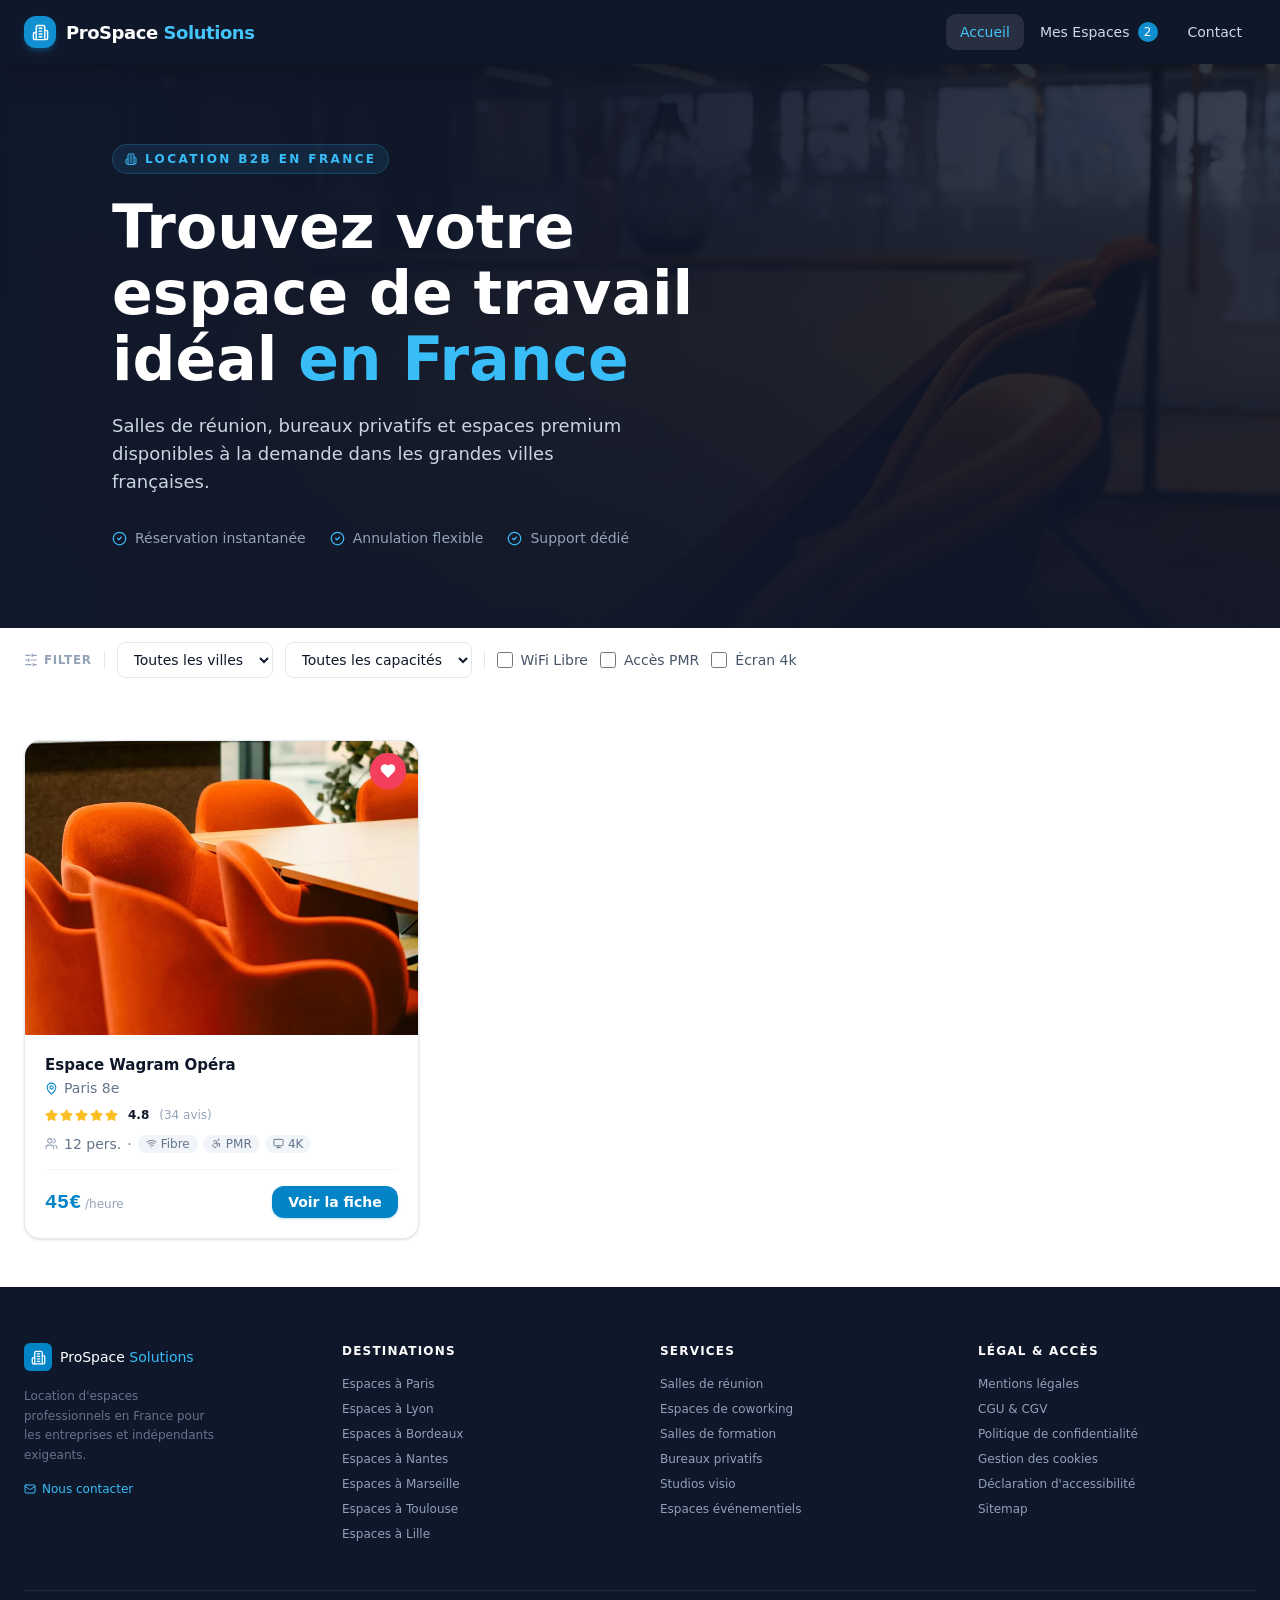
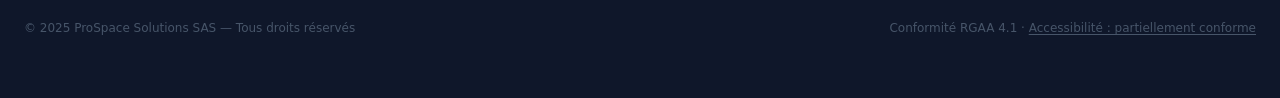
==== commit 58de4fed: "Added contact.html and style" ====
--- a/index.html
+++ b/index.html
@@ -18,7 +18,7 @@
         <meta name="twitter:card" content="summary_large_image">
         <meta name="twitter:title" content="ProSpace Solutions | Trouvez votre espace de travail idéal en France">
         <meta name="twitter:description" content="Location d'espaces professionnels en France pour les entreprises et indépendants exigeants.">
-        <meta name="twitter:image" content="/public/assets/images/logo.svg">
+        <meta name="twitter:image" content="/public/assets/icon/web-app-manifest-512x512.png">
         <!-- Standard favicon for modern browsers -->
         <link rel="icon" type="image/png" href="/public/assets/icon/favicon-96x96.png" sizes="96x96">
         <link rel="icon" type="image/svg+xml" href="/public/assets/icon/favicon.svg">
@@ -189,7 +189,7 @@
         <!-- ###### MAIN ###### -->
         <main>
             <section class="hero" aria-labelledby="hero-title">
-                <img class="hero-background-image" alt="Une salle de conférence avec table et chaises" src="/public/assets/images/conference-room.webp" role="presentation" fetchpriority="high"/>
+                <img class="hero-background-image" alt="Une salle de conférence avec table et chaises" src="/public/assets/images/conference-room.webp" fetchpriority="high"/>
                 <div class="hero-primary-gradiant"></div>
                 <div class="hero-secondary-gradiant"></div>
                 <div class="hero-content">
@@ -268,7 +268,7 @@
                         <article class="space-card">
                             <div class="space-card-image">
                                 <img src="/public/assets/images/spaces/orange-office-chairs-around-a-table.webp" alt="Chaisses de bureau oranges au tour d'une table" loading="lazy">
-                                <button class="space-card-image-favorite">
+                                <button class="space-card-image-favorite" aria-label="Ajouter aux favorites">
                                     <svg xmlns="http://www.w3.org/2000/svg" width="16" height="16" viewBox="0 0 24 24" fill="none" stroke="currentColor" stroke-width="2" stroke-linecap="round" stroke-linejoin="round" aria-hidden="true" focusable="false"><path d="M19 14c1.49-1.46 3-3.21 3-5.5A5.5 5.5 0 0 0 16.5 3c-1.76 0-3 .5-4.5 2-1.5-1.5-2.74-2-4.5-2A5.5 5.5 0 0 0 2 8.5c0 2.3 1.5 4.05 3 5.5l7 7Z"></path></svg>
                                 </button>
                             </div>
@@ -279,7 +279,7 @@
                                     <span>Paris 8e</span>
                                 </div>
                                 <div class="space-card-reviews">
-                                    <div class="space-card-reviews__stars">
+                                    <div class="star-container">
                                         <svg xmlns="http://www.w3.org/2000/svg" width="13" height="13" viewBox="0 0 24 24" fill="none" stroke="currentColor" stroke-width="2" stroke-linecap="round" stroke-linejoin="round" aria-hidden="true" focusable="false"><path d="M11.525 2.295a.53.53 0 0 1 .95 0l2.31 4.679a2.123 2.123 0 0 0 1.595 1.16l5.166.756a.53.53 0 0 1 .294.904l-3.736 3.638a2.123 2.123 0 0 0-.611 1.878l.882 5.14a.53.53 0 0 1-.771.56l-4.618-2.428a2.122 2.122 0 0 0-1.973 0L6.396 21.01a.53.53 0 0 1-.77-.56l.881-5.139a2.122 2.122 0 0 0-.611-1.879L2.16 9.795a.53.53 0 0 1 .294-.906l5.165-.755a2.122 2.122 0 0 0 1.597-1.16z"></path></svg>
                                         <svg xmlns="http://www.w3.org/2000/svg" width="13" height="13" viewBox="0 0 24 24" fill="none" stroke="currentColor" stroke-width="2" stroke-linecap="round" stroke-linejoin="round" aria-hidden="true" focusable="false"><path d="M11.525 2.295a.53.53 0 0 1 .95 0l2.31 4.679a2.123 2.123 0 0 0 1.595 1.16l5.166.756a.53.53 0 0 1 .294.904l-3.736 3.638a2.123 2.123 0 0 0-.611 1.878l.882 5.14a.53.53 0 0 1-.771.56l-4.618-2.428a2.122 2.122 0 0 0-1.973 0L6.396 21.01a.53.53 0 0 1-.77-.56l.881-5.139a2.122 2.122 0 0 0-.611-1.879L2.16 9.795a.53.53 0 0 1 .294-.906l5.165-.755a2.122 2.122 0 0 0 1.597-1.16z"></path></svg>
                                         <svg xmlns="http://www.w3.org/2000/svg" width="13" height="13" viewBox="0 0 24 24" fill="none" stroke="currentColor" stroke-width="2" stroke-linecap="round" stroke-linejoin="round" aria-hidden="true" focusable="false"><path d="M11.525 2.295a.53.53 0 0 1 .95 0l2.31 4.679a2.123 2.123 0 0 0 1.595 1.16l5.166.756a.53.53 0 0 1 .294.904l-3.736 3.638a2.123 2.123 0 0 0-.611 1.878l.882 5.14a.53.53 0 0 1-.771.56l-4.618-2.428a2.122 2.122 0 0 0-1.973 0L6.396 21.01a.53.53 0 0 1-.77-.56l.881-5.139a2.122 2.122 0 0 0-.611-1.879L2.16 9.795a.53.53 0 0 1 .294-.906l5.165-.755a2.122 2.122 0 0 0 1.597-1.16z"></path></svg>
@@ -312,7 +312,7 @@
                                 </div>
                                 <div class="space-card-price-cta">
                                     <div class="space-card-price"><span>45€</span><span>/heure</span></div>
-                                    <button class="btn-primary">Voir la fiche</button>
+                                    <button class="btn-primary" onclick="location.href='/public/pages/espace.html'">Voir la fiche</button>
                                 </div>
                             </div>
                             
--- a/public/assets/css/styles.css
+++ b/public/assets/css/styles.css
@@ -26,6 +26,13 @@
   font-size-adjust: none;
 }
 
+*, ::after, ::before, ::backdrop, ::file-selector-button {
+  box-sizing: border-box;
+  margin: 0;
+  padding: 0;
+  border: 0 solid;
+}
+
 img, svg {
   display: block;
 }
@@ -85,7 +92,22 @@
 }
 
 main {
-  background-color: #FFF;
+  background-color: #F8FAFC;
+}
+
+button, input, select, optgroup, textarea, ::file-selector-button {
+  font: inherit;
+  font-feature-settings: inherit;
+  font-variation-settings: inherit;
+  letter-spacing: inherit;
+  color: inherit;
+  border-radius: 0;
+  background-color: transparent;
+  opacity: 1;
+}
+
+label {
+  line-height: 1.5;
 }
 
 .btn-primary {
@@ -143,23 +165,97 @@
   padding: 0.625rem 0.75rem;
   color: #64748B;
   border: 1px solid #E2E8F0;
-  background-color: #FFF;
+  background-color: #F0F9FF;
 }
 .btn-secondary-delete:hover {
   border-color: #FDA4AF;
   color: #F43F5E;
   background-color: #FFF1F2;
 }
+
+.box-btn {
+  display: flex;
+  flex-direction: row;
+  justify-content: center;
+  align-items: center;
+  width: 100%;
+  gap: 0.625rem;
+  padding: 0.875rem 0;
+  border-radius: 0.75rem;
+  background-color: #0284C7;
+  color: #FFF;
+  font-weight: 700;
+  font-size: 0.875rem;
+  transition: all 150ms ease;
+  box-shadow: 0 10px 15px -3px rgba(2, 132, 199, 0.25), 0 4px 6px -4px rgba(2, 132, 199, 0.25);
+}
+.box-btn:hover {
+  background-color: #0369A1;
+}
+.box-btn:active {
+  background-color: #075985;
+}
+.box-btn:focus-visible {
+  outline: 2px solid #38BDF8;
+  outline-offset: 2px;
+}
+.box-btn-secondary {
+  padding: 0.75rem 0;
+  border: 2px solid #E2E8F0;
+  font-weight: 600;
+  color: #64748B;
+  background-color: #F0F9FF;
+  box-shadow: none;
+}
+.box-btn-secondary:hover {
+  border-color: #0284C7;
+  color: #0284C7;
+  background-color: #F0F9FF;
+}
+
+.btn-carousel-arrow {
+  width: 2.5rem;
+  height: 2.5rem;
+  border-radius: 9999px;
+  border: 2px solid #E2E8F0;
+  color: #64748B;
+  display: flex;
+  align-items: center;
+  justify-content: center;
+  transition: all 150ms ease;
+}
+.btn-carousel-arrow:hover {
+  border-color: #0284C7;
+  background-color: #0284C7;
+  color: #FFF;
+}
+.btn-carousel-dot {
+  border-radius: 9999px;
+  transition: all 200ms ease;
+  width: 0.5rem;
+  height: 0.5rem;
+  background-color: #CBD5E1;
+}
+.btn-carousel-dot:hover {
+  background-color: #94A3B8;
+}
+.btn-carousel-dot-active {
+  width: 1.5rem;
+  height: 0.5rem;
+  background-color: #0284C7;
+}
+
 .text-blue {
   color: #38BDF8;
 }
-
 .text-info {
   font-size: 0.875rem;
   line-height: 1.25rem;
   color: #94A3B8;
 }
-
+.text-info-small {
+  font-size: 0.75rem;
+}
 .text-link {
   text-decoration: underline;
   text-underline-offset: 2px;
@@ -168,12 +264,71 @@
   color: #38BDF8;
   cursor: pointer;
 }
-
+.text-link-secondary {
+  color: #0284C7;
+}
+.text-link-secondary:hover {
+  color: #0369A1;
+}
+.text-icon-link {
+  display: inline-flex;
+  align-items: center;
+  gap: 0.375rem;
+  font-size: 0.75rem;
+  color: #0284C7;
+  font-weight: 600;
+  text-underline-offset: 2px;
+  margin-top: 0.25rem;
+}
+.text-icon-link:hover {
+  text-decoration: underline;
+}
+.text-bold {
+  font-weight: 700;
+  color: #0F172A;
+  font-size: 0.875rem;
+}
+.text-small {
+  font-size: 0.875rem;
+  line-height: 1.25rem;
+}
+.text-small > * {
+  font-size: 0.875rem;
+  line-height: 1.25rem;
+}
+
+.title {
+  font-size: 1.25rem;
+  font-weight: 800;
+  color: #0F172A;
+}
+.title-big {
+  margin-bottom: 0.75rem;
+  line-height: 1.25;
+}
+@media (min-width: 640px) {
+  .title-big {
+    font-size: 2.25rem;
+  }
+}
 .title-medium {
+  font-size: 1.875rem;
+  margin-bottom: 0.25rem;
+}
+.title-category {
+  font-weight: 700;
+  margin-bottom: 1rem;
+}
+.title-box {
+  font-weight: 700;
   color: #0F172A;
-  font-size: 1.875rem;
-  font-weight: 800;
-  margin-bottom: 0.25rem;
+  margin-bottom: 0.75rem;
+  font-size: 1rem;
+}
+.title-box-secondary {
+  color: #0F172A;
+  font-size: 1.25rem;
+  font-weight: 700;
 }
 
 .space-card {
@@ -255,15 +410,6 @@
   gap: 0.625rem;
   margin-bottom: 0.75rem;
   font-size: 0.75rem;
-}
-.space-card-reviews__stars {
-  display: flex;
-  align-items: center;
-  gap: 0.125rem;
-}
-.space-card-reviews__stars > svg {
-  fill: #FBBF24;
-  color: #FBBF24;
 }
 .space-card-reviews__value {
   font-weight: 600;
@@ -419,6 +565,123 @@
   margin-bottom: 1rem;
 }
 
+.box {
+  background-color: #FFF;
+  border-radius: 1rem;
+  border: 1px solid #E2E8F0;
+  box-shadow: 0 20px 25px -5px rgba(226, 232, 240, 0.6), 0 8px 10px -6px rgba(226, 232, 240, 0.6);
+  padding: 1.5rem;
+  overflow: hidden;
+}
+.box-secondary {
+  background-color: #F0F9FF;
+  border: 1px solid #BAE6FD;
+  box-shadow: none;
+}
+
+form {
+  color: #0F172A;
+}
+form input, form select, form textarea {
+  color: #0F172A;
+  width: 100%;
+  padding: 0.75rem 1rem;
+  border-radius: 0.75rem;
+  border: 1px solid #E2E8F0;
+  background-color: #FFF;
+  transition: all 150ms ease;
+  font-size: 0.875rem;
+}
+form input:hover, form select:hover, form textarea:hover {
+  border-color: #CBD5E1;
+}
+form input:focus, form select:focus, form textarea:focus {
+  outline: none;
+  border-color: #38BDF8;
+  box-shadow: 0 0 0 2px rgba(56, 189, 248, 0.5);
+}
+form label {
+  display: block;
+  font-size: 0.75rem;
+  font-weight: 600;
+  margin-bottom: 0.375rem;
+  text-transform: uppercase;
+  letter-spacing: 0.025em;
+}
+form label.checkbox-label {
+  display: flex;
+  align-items: flex-start;
+  gap: 0.75rem;
+  cursor: pointer;
+  color: #475569;
+  text-transform: none;
+  margin: 0;
+}
+form label.checkbox-label div {
+  position: relative;
+  margin-top: 0.125rem;
+}
+form label.checkbox-label span {
+  font-size: 0.75rem;
+  line-height: 1.625;
+}
+form select {
+  cursor: pointer;
+}
+form textarea {
+  resize: none;
+}
+form input[type=checkbox] {
+  width: 1rem;
+  height: 1rem;
+  border-radius: 0.25rem;
+  border-color: #CBD5E1;
+  accent-color: #0284C7;
+  cursor: pointer;
+}
+
+.star-container {
+  display: flex;
+  align-items: center;
+  gap: 0.125rem;
+}
+.star-container > svg {
+  fill: #FBBF24;
+  color: #FBBF24;
+}
+
+.heading {
+  text-align: center;
+  margin-bottom: 3rem;
+}
+.heading p:first-of-type {
+  color: #38BDF8;
+  font-size: 0.75rem;
+  font-weight: 700;
+  letter-spacing: 0.2em;
+  text-transform: uppercase;
+  margin-bottom: 0.75rem;
+}
+.heading h2 {
+  font-size: 1.875rem;
+  font-weight: 800;
+  color: #0F172A;
+  margin-bottom: 1rem;
+}
+@media (min-width: 640px) {
+  .heading h2 {
+    font-size: 2.25rem;
+  }
+}
+.heading p:last-of-type {
+  color: #64748B;
+  font-size: 1rem;
+  max-width: 32rem;
+  margin-left: auto;
+  margin-right: auto;
+  line-height: 1.625;
+}
+
 header {
   color: #FFF;
   background-color: #0F172A;
@@ -437,6 +700,7 @@
   height: 4rem;
   margin: auto;
   padding: 0 1rem;
+  height: 4rem;
 }
 @media (min-width: 640px) {
   .header-inner {
@@ -522,12 +786,16 @@
 
 .footer-inner {
   max-width: 80rem;
-  margin: auto;
-  padding: 3.5rem 1rem;
+  margin: 0 auto;
+  padding-right: 1rem;
+  padding-left: 1rem;
+  padding-top: 3.5rem;
+  padding-bottom: 3.5rem;
 }
 @media (min-width: 640px) {
   .footer-inner {
-    padding: 1.5rem 0;
+    padding-left: 1.5rem;
+    padding-right: 1.5rem;
   }
 }
 
@@ -637,22 +905,25 @@
   margin: auto;
 }
 
-.page-info {
-  display: flex;
-  flex-direction: row;
-  justify-content: space-between;
-  align-items: start;
-  margin-bottom: 2.5rem;
-}
-.page-info span {
-  color: #64748B;
-  font-size: 0.875rem;
-}
-
 .hero {
   position: relative;
   overflow: hidden;
   background-color: #0F172A;
+}
+.hero-center {
+  padding: 4rem 0;
+}
+@media (min-width: 640px) {
+  .hero-center {
+    padding-top: 5rem;
+    padding-bottom: 5rem;
+  }
+}
+.hero-background-gradiant {
+  position: absolute;
+  inset: 0;
+  opacity: 0.1;
+  background-image: radial-gradient(circle at 20% 50%, rgb(2, 132, 199) 0%, transparent 50%), radial-gradient(circle at 80% 20%, rgb(56, 189, 248) 0%, transparent 40%);
 }
 .hero-background-image {
   position: absolute;
@@ -675,13 +946,24 @@
 .hero-content {
   position: relative;
   max-width: 80rem;
+  margin: 0 auto;
+  padding-right: 1rem;
+  padding-left: 1rem;
+  padding-top: 5rem;
+  padding-bottom: 5rem;
+}
+@media (min-width: 640px) {
+  .hero-content {
+    padding-left: 7rem;
+    padding-right: 1.5rem;
+  }
+}
+.hero-content-center {
+  padding: 0 1rem;
+  text-align: center;
+}
+.hero-content-center h1, .hero-content-center h2 {
   margin: auto;
-  padding: 5rem 1rem;
-}
-@media (min-width: 640px) {
-  .hero-content {
-    padding: 7rem 1.5rem;
-  }
 }
 .hero-content-inner {
   max-width: 42rem;
@@ -747,6 +1029,25 @@
   border-radius: 9999px;
 }
 
+.page-info {
+  display: flex;
+  flex-direction: row;
+  justify-content: space-between;
+  align-items: start;
+  margin-bottom: 2.5rem;
+}
+.page-info span:not(.text-bold) {
+  color: #64748B;
+  font-size: 0.875rem;
+}
+.page-info-description-details {
+  display: flex;
+  flex-direction: row;
+  justify-content: flex-start;
+  align-items: center;
+  gap: 1.25rem;
+}
+
 .space_search {
   background-color: #FFF;
 }
@@ -754,18 +1055,23 @@
 .search {
   max-width: 80rem;
   margin: 0 auto;
-  padding: 0.875rem 1rem;
-  display: flex;
-  flex-direction: row;
-  justify-content: flex-start;
-  align-items: center;
-  gap: 0.75rem;
+  padding-right: 1rem;
+  padding-left: 1rem;
+  padding-top: 0.875rem;
+  padding-bottom: 0.875rem;
 }
 @media (min-width: 640px) {
   .search {
     padding-left: 1.5rem;
     padding-right: 1.5rem;
   }
+}
+.search {
+  display: flex;
+  flex-direction: row;
+  justify-content: flex-start;
+  align-items: center;
+  gap: 0.75rem;
 }
 .search-options {
   display: flex;
@@ -835,7 +1141,10 @@
 .spaces {
   max-width: 80rem;
   margin: 0 auto;
-  padding: 3rem 1rem;
+  padding-right: 1rem;
+  padding-left: 1rem;
+  padding-top: 3rem;
+  padding-bottom: 3rem;
 }
 @media (min-width: 640px) {
   .spaces {
@@ -863,7 +1172,10 @@
 .my_spaces {
   max-width: 64rem;
   margin: 0 auto;
-  padding: 3rem 1rem;
+  padding-right: 1rem;
+  padding-left: 1rem;
+  padding-top: 3rem;
+  padding-bottom: 3rem;
 }
 @media (min-width: 640px) {
   .my_spaces {
@@ -872,4 +1184,536 @@
   }
 }
 
+.space {
+  max-width: 80rem;
+  margin: 0 auto;
+  padding-right: 1rem;
+  padding-left: 1rem;
+  padding-top: 2rem;
+  padding-bottom: 2rem;
+}
+@media (min-width: 640px) {
+  .space {
+    padding-left: 1.5rem;
+    padding-right: 1.5rem;
+  }
+}
+
+.space-images {
+  display: grid;
+  grid-template-columns: repeat(3, minmax(0, 1fr));
+  gap: 0.75rem;
+  margin-bottom: 3rem;
+  height: 260px;
+  border-radius: 1rem;
+  overflow: hidden;
+}
+@media (min-width: 640px) {
+  .space-images {
+    height: 400px;
+  }
+}
+.space-images img {
+  width: 100%;
+  height: 100%;
+  object-fit: cover;
+  transition: transform 700ms ease;
+}
+.space-images img:hover {
+  transform: scale(1.05);
+}
+.space-images-primary {
+  grid-column: span 2/span 2;
+  background-color: #E2E8F0;
+  overflow: hidden;
+}
+.space-images-side {
+  display: flex;
+  flex-direction: column;
+  gap: 0.75rem;
+}
+.space-images-side div:first-child {
+  flex: 1;
+  background-color: #E2E8F0;
+  overflow: hidden;
+  border-top-right-radius: 1rem;
+}
+.space-images-side div:last-child {
+  flex: 1;
+  background-color: #E2E8F0;
+  overflow: hidden;
+  border-bottom-right-radius: 1rem;
+}
+
+.space-details {
+  display: grid;
+  grid-template-columns: repeat(1, minmax(0, 1fr));
+  gap: 2.5rem;
+}
+@media (min-width: 1024px) {
+  .space-details {
+    grid-template-columns: repeat(3, minmax(0, 1fr));
+  }
+}
+.space-details-info > :not(:last-child) {
+  margin-top: 2.5rem;
+}
+@media (min-width: 1024px) {
+  .space-details-info {
+    grid-column: span 2/span 2;
+  }
+}
+.space-details-info div:first-child p {
+  font-size: 0.9375rem;
+  color: #475569;
+  line-height: 1.625;
+}
+
+.space-details-features h2 {
+  font-size: 1.25rem;
+  font-weight: 700;
+  color: #0F172A;
+  margin-bottom: 1.25rem;
+}
+.space-details-features-list {
+  display: grid;
+  grid-template-columns: repeat(1, minmax(0, 1fr));
+  gap: 0.75rem;
+}
+@media (min-width: 640px) {
+  .space-details-features-list {
+    grid-template-columns: repeat(2, minmax(0, 1fr));
+  }
+}
+.space-details-features-list li {
+  display: flex;
+  flex-direction: row;
+  justify-content: flex-start;
+  align-items: center;
+  gap: 0.75rem;
+  font-size: 0.875rem;
+  color: #334155;
+  background-color: #FFF;
+  border: 1px solid #F1F5F9;
+  border-radius: 0.75rem;
+  padding: 0.75rem 1rem;
+}
+.space-details-features-list li svg {
+  color: #0284C7;
+}
+
+.space-details-config {
+  display: flex;
+  align-items: flex-start;
+  gap: 0.75rem;
+  color: #475569;
+  font-size: 0.875rem;
+}
+
+.space-details-princing {
+  position: sticky;
+  top: 7rem;
+}
+.space-details-princing-list > :not(:last-child) {
+  margin-top: 0.25rem;
+}
+.space-details-princing-list {
+  margin-bottom: 1.75rem;
+}
+.space-details-princing-line {
+  display: flex;
+  flex-direction: row;
+  justify-content: space-between;
+  align-items: center;
+  padding: 0.75rem 0;
+  border-bottom: 1px solid #F1F5F9;
+}
+.space-details-princing-line div {
+  display: flex;
+  flex-direction: row;
+  justify-content: flex-start;
+  align-items: center;
+  gap: 0.5rem;
+  color: #64748B;
+  font-size: 0.875rem;
+}
+.space-details-princing-line > span {
+  font-family: monospace;
+  font-weight: 800;
+  font-variant-numeric: tabular-nums;
+  color: #0F172A;
+  font-size: 1.25rem;
+}
+.space-details-princing-line-highlight div {
+  font-weight: 600;
+  color: #0F172A;
+}
+.space-details-princing-line-highlight div > svg {
+  color: #0284C7;
+}
+.space-details-princing-line-highlight > span {
+  font-family: monospace;
+  font-weight: 800;
+  font-variant-numeric: tabular-nums;
+  color: #0284C7;
+  font-size: 1.5rem;
+}
+.space-details-princing-cta > :not(:last-child) {
+  margin-top: 0.75rem;
+}
+.space-details-princing-note {
+  text-align: center;
+  font-size: 0.75rem;
+  color: #94A3B8;
+  margin-top: 1rem;
+  line-height: 1.625;
+}
+
+.contact {
+  max-width: 80rem;
+  margin: 0 auto;
+  padding-right: 1rem;
+  padding-left: 1rem;
+  padding-top: 4rem;
+  padding-bottom: 4rem;
+}
+@media (min-width: 640px) {
+  .contact {
+    padding-left: 1.5rem;
+    padding-right: 1.5rem;
+  }
+}
+.contact-grid {
+  display: grid;
+  grid-template-columns: repeat(1, minmax(0, 1fr));
+  gap: 2.5rem;
+  align-items: start;
+}
+@media (min-width: 1024px) {
+  .contact-grid {
+    grid-template-columns: repeat(5, minmax(0, 1fr));
+  }
+}
+@media (min-width: 1024px) {
+  .contact-grid-form {
+    grid-column: span 3/span 3;
+  }
+}
+.contact-grid-info > div:not(:first-child) {
+  margin-top: 1.25rem;
+}
+@media (min-width: 1024px) {
+  .contact-grid-info {
+    grid-column: span 2/span 2;
+  }
+}
+.contact-form > * {
+  margin-top: 1.25rem;
+}
+.contact-form-container {
+  background-color: #FFF;
+  border-radius: 1rem;
+  border: 1px solid #E2E8F0;
+  box-shadow: 0 10px 15px -3px rgba(241, 245, 249, 0.8), 0 4px 6px -4px rgba(241, 245, 249, 0.8);
+  padding: 2rem;
+}
+.contact-form-title {
+  display: flex;
+  flex-direction: row;
+  justify-content: space-between;
+  align-items: center;
+  margin-bottom: 2rem;
+}
+.contact-form-row {
+  display: grid;
+  grid-template-columns: repeat(1, minmax(0, 1fr));
+  gap: 1rem;
+}
+@media (min-width: 640px) {
+  .contact-form-row {
+    grid-template-columns: repeat(2, minmax(0, 1fr));
+  }
+}
+
+.contact-info-details {
+  background-color: #0F172A;
+  border-radius: 1rem;
+  padding: 1.75rem;
+  color: #FFF;
+}
+.contact-info-details h2 {
+  font-weight: 700;
+  font-size: 1.125rem;
+  margin-bottom: 0.25rem;
+}
+.contact-info-details > p {
+  color: #38BDF8;
+  font-size: 0.75rem;
+  font-weight: 600;
+  text-transform: uppercase;
+  letter-spacing: 0.1em;
+  margin-bottom: 1.5rem;
+}
+.contact-info-details-container > :not(:first-child) {
+  margin-top: 1.25rem;
+}
+.contact-info-details-line {
+  display: flex;
+  align-items: flex-start;
+  gap: 0.875rem;
+}
+.contact-info-details-line div:first-of-type {
+  width: 2.25rem;
+  height: 2.25rem;
+  border-radius: 0.75rem;
+  background-color: rgba(255, 255, 255, 0.1);
+  display: flex;
+  align-items: center;
+  justify-content: center;
+  flex-shrink: 0;
+  margin-top: 0.125rem;
+}
+.contact-info-details-line div > p:first-of-type {
+  color: #94A3B8;
+  font-size: 0.75rem;
+  font-weight: 600;
+  text-transform: uppercase;
+  letter-spacing: 0.025em;
+  margin-bottom: 0.125rem;
+}
+.contact-info-details-line div > p:last-of-type {
+  color: #FFF;
+  font-size: 0.875rem;
+  line-height: 1.625;
+  white-space: pre-line;
+}
+.contact-info-details-line svg {
+  color: #0284C7;
+}
+.contact-info-bullet {
+  background-color: #F0F9FF;
+  border: 1px solid #BAE6FD;
+  border-radius: 1rem;
+  padding: 1.25rem;
+  display: flex;
+  align-items: flex-start;
+  gap: 1rem;
+}
+.contact-info-bullet-icon {
+  width: 2.5rem;
+  height: 2.5rem;
+  border-radius: 0.75rem;
+  background-color: rgba(2, 132, 199, 0.1);
+  display: flex;
+  align-items: center;
+  justify-content: center;
+  flex-shrink: 0;
+}
+.contact-info-bullet-icon svg {
+  color: #0284C7;
+}
+.contact-info-bullet-text p:first-of-type {
+  font-weight: 600;
+  color: #0F172A;
+  font-size: 0.875rem;
+  margin-bottom: 0.25rem;
+}
+.contact-info-bullet-text p:last-of-type {
+  color: #64748B;
+  font-size: 0.75rem;
+  line-height: 1.625;
+}
+.contact-info-featured-review {
+  background-color: #FFF;
+  border: 1px solid #E2E8F0;
+  border-radius: 1rem;
+  padding: 1.25rem;
+}
+.contact-info-featured-review-rating {
+  display: flex;
+  align-items: center;
+  gap: 0.75rem;
+  margin-bottom: 0.75rem;
+}
+.contact-info-featured-review-rating span {
+  font-size: 0.875rem;
+  font-weight: 700;
+  color: #0F172A;
+}
+.contact-info-featured-review p {
+  font-size: 0.75rem;
+}
+.contact-info-featured-review p:first-of-type {
+  color: #64748B;
+  line-height: 1.625;
+  font-style: italic;
+}
+.contact-info-featured-review p:last-of-type {
+  font-weight: 600;
+  color: #0F172A;
+  margin-top: 0.5rem;
+}
+
+.team {
+  background-color: #FFF;
+  border-top: 1px solid #F1F5F9;
+  padding: 5rem 0;
+}
+.team-inner {
+  max-width: 80rem;
+  margin: 0 auto;
+  padding-right: 1rem;
+  padding-left: 1rem;
+  padding-top: 3rem;
+  padding-bottom: 3rem;
+}
+@media (min-width: 640px) {
+  .team-inner {
+    padding-left: 1.5rem;
+    padding-right: 1.5rem;
+  }
+}
+
+.carousel {
+  position: relative;
+}
+.carousel-inner {
+  overflow: hidden;
+}
+.carousel-grid {
+  display: grid;
+  grid-template-columns: repeat(2, minmax(0, 1fr));
+  gap: 1.25rem;
+  transition: opacity 300ms ease;
+  opacity: 1;
+}
+@media (min-width: 640px) {
+  .carousel-grid {
+    grid-template-columns: repeat(4, minmax(0, 1fr));
+  }
+}
+.carousel-controls {
+  display: flex;
+  flex-direction: row;
+  justify-content: center;
+  align-items: center;
+  gap: 1rem;
+  margin-top: 2rem;
+}
+.carousel-dots {
+  display: flex;
+  gap: 0.5rem;
+}
+
+.carousel-card {
+  text-align: center;
+}
+.carousel-card:hover .carousel-card-image img {
+  transform: scale(1.05);
+}
+.carousel-card:hover .carousel-card-image-hover-gradiant {
+  opacity: 1;
+}
+.carousel-card-image {
+  position: relative;
+  margin: 0 auto;
+  width: 7rem;
+  height: 7rem;
+  border-radius: 1rem;
+  overflow: hidden;
+  background-color: #E2E8F0;
+  margin-bottom: 1rem;
+  box-shadow: 0 4px 6px -1px rgba(0, 0, 0, 0.1), 0 2px 4px -2px rgba(0, 0, 0, 0.1);
+  transition: all 300ms ease;
+}
+@media (min-width: 640px) {
+  .carousel-card-image {
+    width: 8rem;
+    height: 8rem;
+  }
+}
+.carousel-card-image img {
+  width: 100%;
+  height: 100%;
+  object-fit: cover;
+  object-position: top;
+  transition: transform 500ms ease;
+}
+.carousel-card-image-hover-gradiant {
+  position: absolute;
+  inset: 0;
+  background: linear-gradient(to top, rgba(15, 23, 42, 0.4), transparent);
+  opacity: 0;
+  transition: opacity 300ms ease;
+}
+.carousel-card p:first-of-type {
+  font-weight: 600;
+  color: #0F172A;
+  font-size: 0.875rem;
+  margin-bottom: 0.125rem;
+}
+.carousel-card p:last-of-type {
+  font-size: 0.75rem;
+  color: #0284C7;
+  font-weight: 500;
+}
+
+.location {
+  max-width: 80rem;
+  margin: 0 auto;
+  padding-right: 1rem;
+  padding-left: 1rem;
+  padding-top: 0;
+  padding-bottom: 4rem;
+}
+@media (min-width: 640px) {
+  .location {
+    padding-left: 1.5rem;
+    padding-right: 1.5rem;
+  }
+}
+.location-box {
+  display: flex;
+  flex-direction: column;
+  justify-content: center;
+  align-items: center;
+  gap: 0.75rem;
+  height: 14rem;
+  background: linear-gradient(to bottom right, #F1F5F9, #F0F9FF, #F1F5F9);
+  box-shadow: 0 1px 3px 0 rgba(0, 0, 0, 0.1), 0 1px 2px -1px rgba(0, 0, 0, 0.1);
+}
+@media (min-width: 640px) {
+  .location-box {
+    height: 18rem;
+  }
+}
+.location-icon {
+  width: 3rem;
+  height: 3rem;
+  border-radius: 1rem;
+  background-color: rgba(2, 132, 199, 0.1);
+  display: flex;
+  align-items: center;
+  justify-content: center;
+}
+.location-icon svg {
+  color: #0284C7;
+}
+.location-adress {
+  text-align: center;
+}
+.location-adress p {
+  text-align: center;
+}
+.location-adress p:first-of-type {
+  font-weight: 600;
+  color: #0F172A;
+  font-size: 0.875rem;
+}
+.location-adress p:last-of-type {
+  color: #94A3B8;
+  font-size: 0.75rem;
+  margin-top: 0.25rem;
+}
+
 /*# sourceMappingURL=styles.css.map */
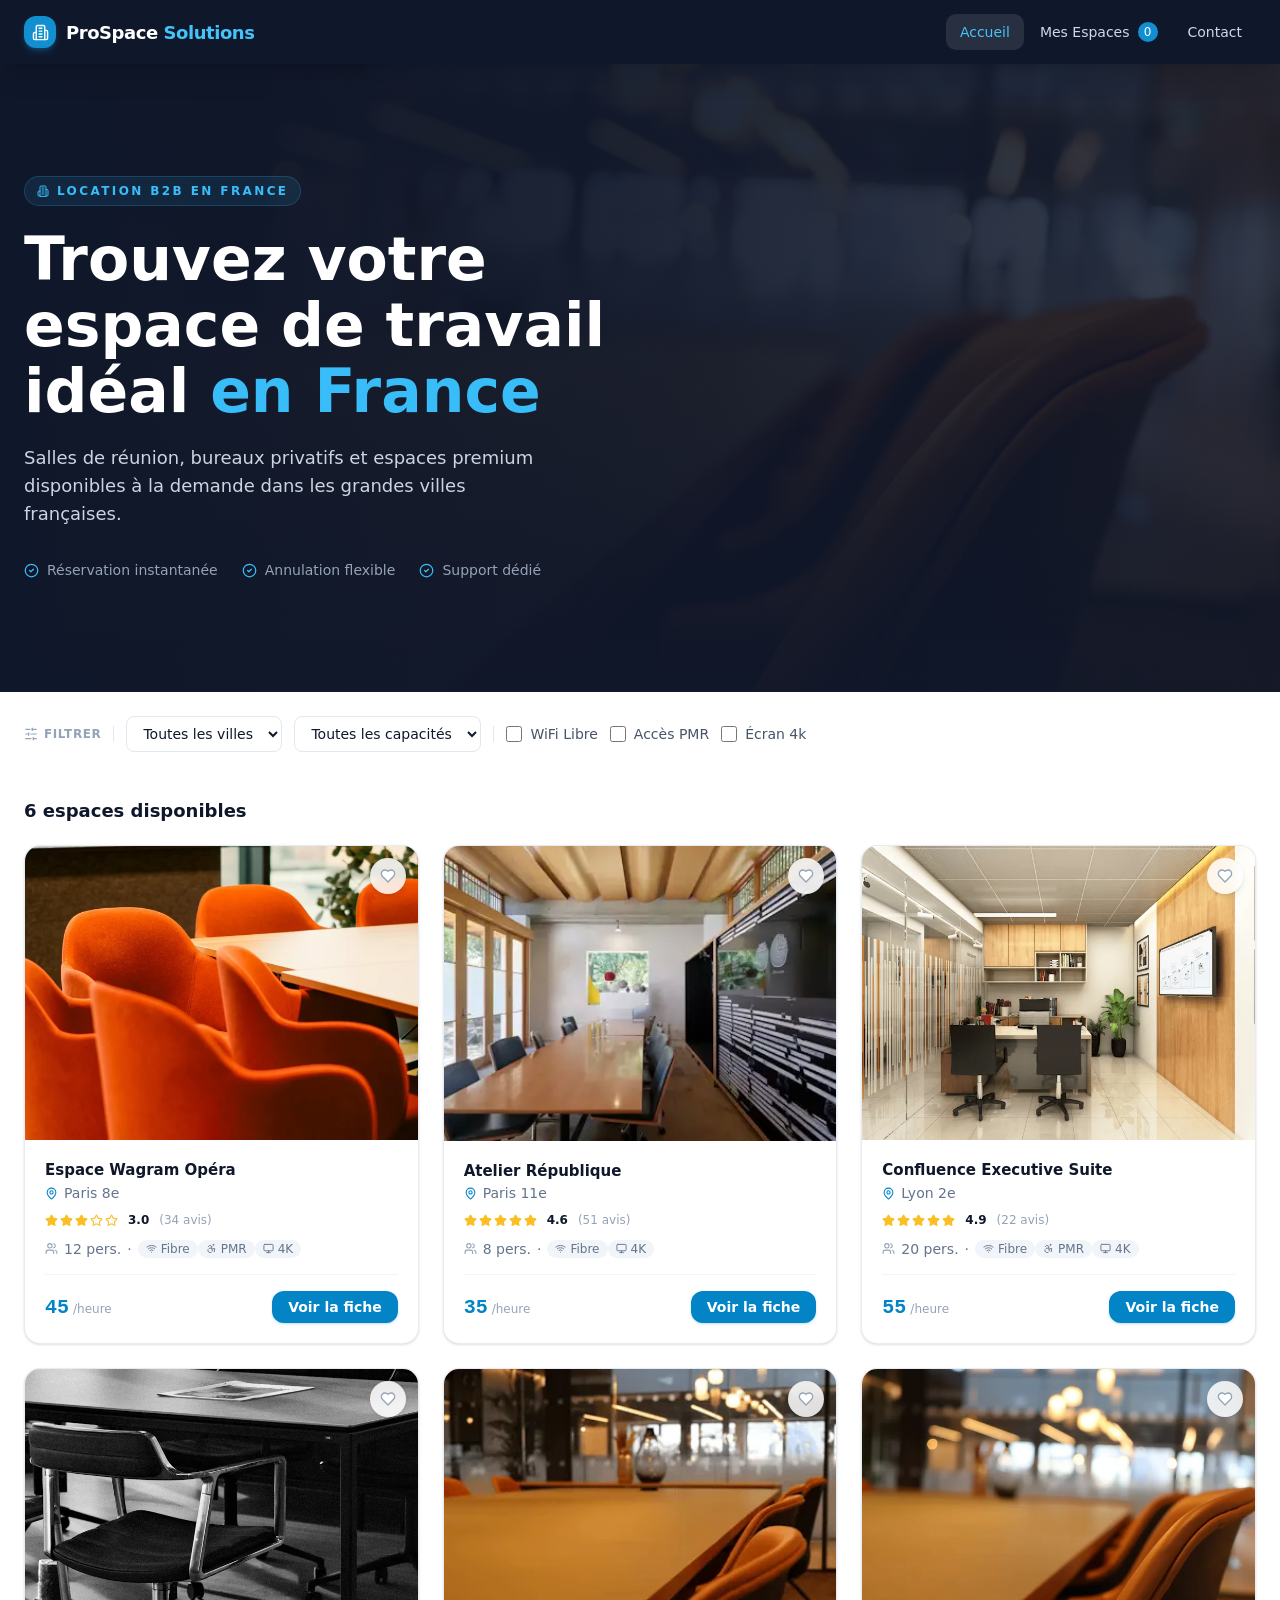
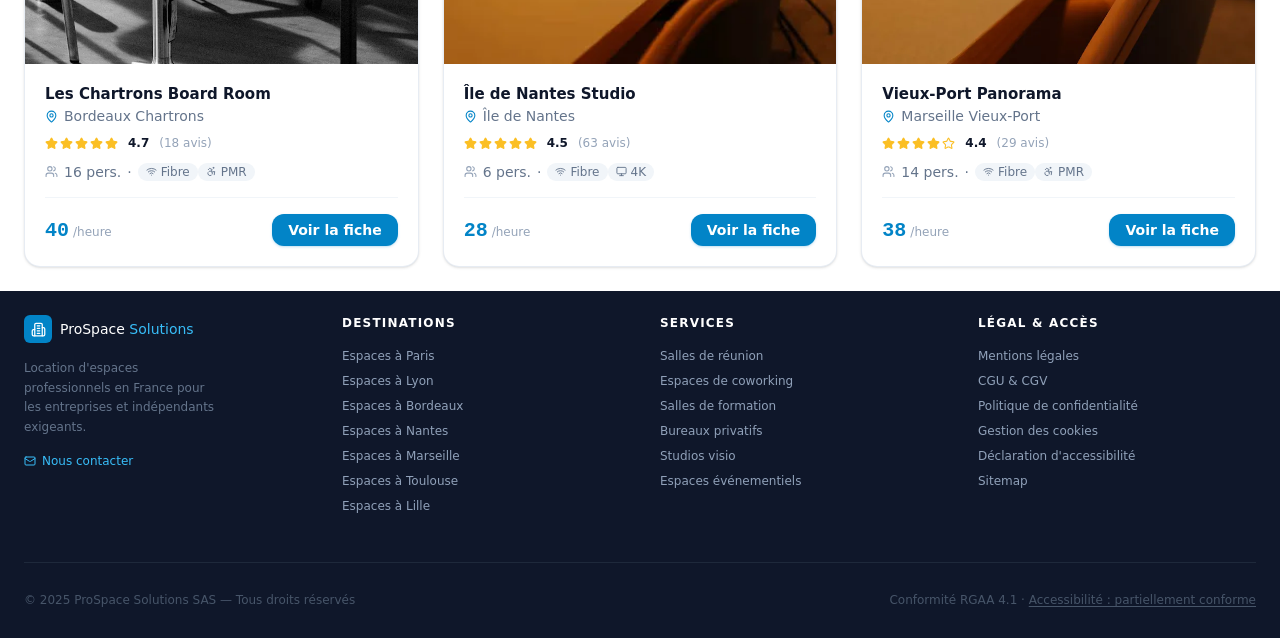
==== commit ea6e3961: "Added data and JavaScript Modules" ====
--- a/index.html
+++ b/index.html
@@ -1,330 +1,282 @@
-<!DOCTYPE html>
-<html lang="fr">
-    <head>
-        <meta charset="UTF-8">
-        <meta name="viewport" content="width=device-width, initial-scale=1.0">
-        <meta name="description" content="Location d'espaces professionnels en France pour les entreprises et indépendants exigeants.">
-        <meta name="robots" content="index, follow">
-
-        <title>ProSpace Solutions | Trouvez votre espace de travail idéal en France</title>
-        <link rel="stylesheet" href="/public/assets/css/styles.css">
-        
-        <!-- Open Graph -->
-        <meta property="og:title" content="ProSpace Solutions | Trouvez votre espace de travail idéal en France">
-        <meta property="og:description" content="Location d'espaces professionnels en France pour les entreprises et indépendants exigeants.">
-        <meta property="og:image" content="/public/assets/images/logo.svg">
-        <meta property="og:type" content="website">
-        <!-- Twitter -->
-        <meta name="twitter:card" content="summary_large_image">
-        <meta name="twitter:title" content="ProSpace Solutions | Trouvez votre espace de travail idéal en France">
-        <meta name="twitter:description" content="Location d'espaces professionnels en France pour les entreprises et indépendants exigeants.">
-        <meta name="twitter:image" content="/public/assets/icon/web-app-manifest-512x512.png">
-        <!-- Standard favicon for modern browsers -->
-        <link rel="icon" type="image/png" href="/public/assets/icon/favicon-96x96.png" sizes="96x96">
-        <link rel="icon" type="image/svg+xml" href="/public/assets/icon/favicon.svg">
-        <!-- Backwards compatibility for old browsers -->
-        <link rel="shortcut icon" href="/public/assets/icon/favicon.ico">
-        <!-- Apple Touch Icon for iOS (modern devices) -->
-        <link rel="apple-touch-icon" sizes="180x180" href="/public/assets/icon/apple-touch-icon.png">
-        <!-- Android / Chrome PWA icons -->
-        <link rel="icon" type="image/png" sizes="192x192" href="/public/assets/web-app-manifest-192x192.png">
-        <link rel="icon" type="image/png" sizes="512x512" href="/public/assets/web-app-manifest-512x512.png">
-        <!-- Safari pinned tab (macOS) -->
-        <link rel="mask-icon" href="/public/assets/icon/favicon.svg" color="#5bbad5">
-        <!-- Manifest for Progressive Web App -->
-        <link rel="manifest" href="/public/assets/icon/site.webmanifest">
-
-        <script type="application/ld+json">
-        {
-            "@context": "https://schema.org",
-            "@type": "Brand",
-            "name": "ProSpace Solutions",
-            "url": "https://prospacesolutions.changeme/",
-            "logo": "",
-            "description": "Location d'espaces professionnels en France pour les entreprises et indépendants exigeants.",
-            "hasOfferCatalog": {
-                "@type": "OfferCatalog",
-                "name": "Espaces ProSpace Solutions",
-                "itemListElement": [
-                    {
-                        "@type": "Product",
-                        "name": "Espace Wagram Opéra",
-                        "image": "/public/assets/images/logo.svg",
-                        "description": "Espace de travail à Paris 8e, jusqu'à 12 personnes, avec fibre, accès PMR et écran 4K.",
-                        "offers": {
-                            "@type": "Offer",
-                            "priceCurrency": "EUR",
-                            "price": "45",
-                            "priceSpecification": {
-                                "@type": "UnitPriceSpecification",
-                                "price": "45",
-                                "priceCurrency": "EUR",
-                                "unitText": "HOUR"
-                            }
-                        },
-                        "aggregateRating": {
-                            "@type": "AggregateRating",
-                            "ratingValue": "4.8",
-                            "reviewCount": "34"
-                        }
-                    },
-                    {
-                        "@type": "Product",
-                        "name": "Atelier République",
-                        "image": "",
-                        "description": "Espace de travail à Paris 11e, jusqu'à 8 personnes, avec fibre et écran 4K.",
-                        "offers": {
-                            "@type": "Offer",
-                            "priceCurrency": "EUR",
-                            "price": "35",
-                            "priceSpecification": {
-                                "@type": "UnitPriceSpecification",
-                                "price": "35",
-                                "priceCurrency": "EUR",
-                                "unitText": "HOUR"
-                            }
-                        },
-                        "aggregateRating": {
-                            "@type": "AggregateRating",
-                            "ratingValue": "4.6",
-                            "reviewCount": "51"
-                        }
-                    },
-                    {
-                        "@type": "Product",
-                        "name": "Confluence Executive Suite",
-                        "image": "",
-                        "description": "Espace de travail à Lyon 2e, jusqu'à 20 personnes, avec fibre, accès PMR et écran 4K.",
-                        "offers": {
-                            "@type": "Offer",
-                            "priceCurrency": "EUR",
-                            "price": "55",
-                            "priceSpecification": {
-                                "@type": "UnitPriceSpecification",
-                                "price": "55",
-                                "priceCurrency": "EUR",
-                                "unitText": "HOUR"
-                            }
-                        },
-                        "aggregateRating": {
-                            "@type": "AggregateRating",
-                            "ratingValue": "4.9",
-                            "reviewCount": "22"
-                        }
-                    },
-                    {
-                        "@type": "Product",
-                        "name": "Les Chartrons Board Room",
-                        "image": "",
-                        "description": "Espace de travail à Bordeaux, jusqu'à 16 personnes, avec fibre et accès PMR.",
-                        "offers": {
-                            "@type": "Offer",
-                            "priceCurrency": "EUR",
-                            "price": "40",
-                            "priceSpecification": {
-                                "@type": "UnitPriceSpecification",
-                                "price": "40",
-                                "priceCurrency": "EUR",
-                                "unitText": "HOUR"
-                            }
-                        },
-                        "aggregateRating": {
-                            "@type": "AggregateRating",
-                            "ratingValue": "4.7",
-                            "reviewCount": "18"
-                        }
-                    },
-                    {
-                        "@type": "Product",
-                        "name": "Île de Nantes Studio",
-                        "image": "",
-                        "description": "Espace de travail à Nantes, jusqu'à 6 personnes, avec fibre et écran 4K.",
-                        "offers": {
-                            "@type": "Offer",
-                            "priceCurrency": "EUR",
-                            "price": "28",
-                            "priceSpecification": {
-                                "@type": "UnitPriceSpecification",
-                                "price": "28",
-                                "priceCurrency": "EUR",
-                                "unitText": "HOUR"
-                            }
-                        },
-                        "aggregateRating": {
-                            "@type": "AggregateRating",
-                            "ratingValue": "4.5",
-                            "reviewCount": "63"
-                        }
-                    },
-                    {
-                        "@type": "Product",
-                        "name": "Vieux-Port Panorama",
-                        "image": "",
-                        "description": "Espace de travail à Marseille, jusqu'à 14 personnes, avec fibre et accès PMR.",
-                        "offers": {
-                            "@type": "Offer",
-                            "priceCurrency": "EUR",
-                            "price": "38",
-                            "priceSpecification": {
-                                "@type": "UnitPriceSpecification",
-                                "price": "38",
-                                "priceCurrency": "EUR",
-                                "unitText": "HOUR"
-                            }
-                        },
-                        "aggregateRating": {
-                            "@type": "AggregateRating",
-                            "ratingValue": "4.4",
-                            "reviewCount": "29"
-                        }
-                    }
-                ]
-            }
-        }
-        </script>
-    </head>
-    <body>
-        <!-- ###### HEADER ###### -->
-        <header id="header"></header>
-        <!-- ###### MAIN ###### -->
-        <main>
-            <section class="hero" aria-labelledby="hero-title">
-                <img class="hero-background-image" alt="Une salle de conférence avec table et chaises" src="/public/assets/images/conference-room.webp" fetchpriority="high"/>
-                <div class="hero-primary-gradiant"></div>
-                <div class="hero-secondary-gradiant"></div>
-                <div class="hero-content">
-                    <div class="hero-content-inner">
-                        <div class="info-bullet">
-                            <svg xmlns="http://www.w3.org/2000/svg" width="12" height="12" viewBox="0 0 24 24" fill="none" stroke="currentColor" stroke-width="2" stroke-linecap="round" stroke-linejoin="round" aria-hidden="true" focusable="false"><path d="M6 22V4a2 2 0 0 1 2-2h8a2 2 0 0 1 2 2v18Z"></path><path d="M6 12H4a2 2 0 0 0-2 2v6a2 2 0 0 0 2 2h2"></path><path d="M18 9h2a2 2 0 0 1 2 2v9a2 2 0 0 1-2 2h-2"></path><path d="M10 6h4"></path><path d="M10 10h4"></path><path d="M10 14h4"></path><path d="M10 18h4"></path></svg>
-                            <span>Location B2B en France</span>
-                        </div>
-
-                        <h1 id="hero-title">Trouvez votre espace de travail idéal <span class="text-blue">en France</span></h1>
-                        <h2>Salles de réunion, bureaux privatifs et espaces premium disponibles à la demande dans les grandes villes françaises.</h2>
-                        <div class="hero-features">
-                            <div class="hero-feature">
-                                <svg xmlns="http://www.w3.org/2000/svg" width="15" height="15" viewBox="0 0 24 24" fill="none" stroke="currentColor" stroke-width="2" stroke-linecap="round" stroke-linejoin="round" aria-hidden="true" focusable="false"><circle cx="12" cy="12" r="10"></circle><path d="m9 12 2 2 4-4"></path></svg>
-                                <span class="text-info">Réservation instantanée</span>
-                            </div>
-                            <div class="hero-feature">
-                                <svg xmlns="http://www.w3.org/2000/svg" width="15" height="15" viewBox="0 0 24 24" fill="none" stroke="currentColor" stroke-width="2" stroke-linecap="round" stroke-linejoin="round" aria-hidden="true" focusable="false"><circle cx="12" cy="12" r="10"></circle><path d="m9 12 2 2 4-4"></path></svg>
-                                <span class="text-info">Annulation flexible</span>
-                            </div>
-                            <div class="hero-feature">
-                                <svg xmlns="http://www.w3.org/2000/svg" width="15" height="15" viewBox="0 0 24 24" fill="none" stroke="currentColor" stroke-width="2" stroke-linecap="round" stroke-linejoin="round" aria-hidden="true" focusable="false"><circle cx="12" cy="12" r="10"></circle><path d="m9 12 2 2 4-4"></path></svg>
-                                <span class="text-info">Support dédié</span>
-                            </div>
-                        </div>
-                    </div>
-                </div>
-                
-            </section>
-            <section class="space_search">
-                <div class="search">
-                    <div class="search-options">
-                        <div class="search-filter">
-                            <svg xmlns="http://www.w3.org/2000/svg" width="14" height="14" viewBox="0 0 24 24" fill="none" stroke="currentColor" stroke-width="2" stroke-linecap="round" stroke-linejoin="round" aria-hidden="true" focusable="false"><line x1="21" x2="14" y1="4" y2="4"></line><line x1="10" x2="3" y1="4" y2="4"></line><line x1="21" x2="12" y1="12" y2="12"></line><line x1="8" x2="3" y1="12" y2="12"></line><line x1="21" x2="16" y1="20" y2="20"></line><line x1="12" x2="3" y1="20" y2="20"></line><line x1="14" x2="14" y1="2" y2="6"></line><line x1="8" x2="8" y1="10" y2="14"></line><line x1="16" x2="16" y1="18" y2="22"></line></svg>
-                            <span>FILTER</span>
-                        </div>
-                    </div>
-                    <div class="search-divider"></div>
-                    <div class="search-options">
-                        <select id="search-city" class="search-select" aria-label="Ville">
-                            <option value="">Toutes les villes</option>
-                            <option value="lyon">Lyon</option>
-                            <option value="bordeaux">Bordeaux</option>
-                            <option value="nantes">Nantes</option>
-                            <option value="marseille">Marseille</option>
-                            <option value="toulouse">Toulouse</option>
-                            <option value="lille">Lille</option>
-                        </select>
-                         <select id="search-capacity" class="search-select" aria-label="Capacité">
-                            <option value="0">Toutes les capacités</option>
-                            <option value="1">1 - 5 personnes</option>
-                            <option value="2">6 - 10 personnes</option>
-                            <option value="3">11 - 20 personnes</option>
-                            <option value="4">20+ personnes</option>
-                        </select>
-                    </div>
-                    <div class="search-divider"></div>
-                    <div class="search-options">
-                        <label for="search-option-wifi" class="search-label">
-                            <input id="search-option-wifi" class="search-checkbox" type="checkbox">
-                            WiFi Libre
-                        </label>
-                        <label for="search-option-pmr" class="search-label">
-                            <input id="search-option-pmr" class="search-checkbox" type="checkbox">
-                            Accès PMR
-                        </label>
-                        <label for="search-option-4k" class="search-label">
-                            <input id="search-option-4k" class="search-checkbox" type="checkbox">
-                            Écran 4k
-                        </label>
-                    </div>
-                </div>
-                <div class="spaces">
-                    <div class="spaces-available"></div>
-                    <div class="spaces-card-container">
-                        <article class="space-card">
-                            <div class="space-card-image">
-                                <img src="/public/assets/images/spaces/orange-office-chairs-around-a-table.webp" alt="Chaisses de bureau oranges au tour d'une table" loading="lazy">
-                                <button class="space-card-image-favorite" aria-label="Ajouter aux favorites">
-                                    <svg xmlns="http://www.w3.org/2000/svg" width="16" height="16" viewBox="0 0 24 24" fill="none" stroke="currentColor" stroke-width="2" stroke-linecap="round" stroke-linejoin="round" aria-hidden="true" focusable="false"><path d="M19 14c1.49-1.46 3-3.21 3-5.5A5.5 5.5 0 0 0 16.5 3c-1.76 0-3 .5-4.5 2-1.5-1.5-2.74-2-4.5-2A5.5 5.5 0 0 0 2 8.5c0 2.3 1.5 4.05 3 5.5l7 7Z"></path></svg>
-                                </button>
-                            </div>
-                            <div class="space-card-info">
-                                <h3>Espace Wagram Opéra</h3>
-                                <div class="space-card-location">
-                                    <svg xmlns="http://www.w3.org/2000/svg" width="13" height="13" viewBox="0 0 24 24" fill="none" stroke="currentColor" stroke-width="2" stroke-linecap="round" stroke-linejoin="round" aria-hidden="true" focusable="false"><path d="M20 10c0 4.993-5.539 10.193-7.399 11.799a1 1 0 0 1-1.202 0C9.539 20.193 4 14.993 4 10a8 8 0 0 1 16 0"></path><circle cx="12" cy="10" r="3"></circle></svg>
-                                    <span>Paris 8e</span>
-                                </div>
-                                <div class="space-card-reviews">
-                                    <div class="star-container">
-                                        <svg xmlns="http://www.w3.org/2000/svg" width="13" height="13" viewBox="0 0 24 24" fill="none" stroke="currentColor" stroke-width="2" stroke-linecap="round" stroke-linejoin="round" aria-hidden="true" focusable="false"><path d="M11.525 2.295a.53.53 0 0 1 .95 0l2.31 4.679a2.123 2.123 0 0 0 1.595 1.16l5.166.756a.53.53 0 0 1 .294.904l-3.736 3.638a2.123 2.123 0 0 0-.611 1.878l.882 5.14a.53.53 0 0 1-.771.56l-4.618-2.428a2.122 2.122 0 0 0-1.973 0L6.396 21.01a.53.53 0 0 1-.77-.56l.881-5.139a2.122 2.122 0 0 0-.611-1.879L2.16 9.795a.53.53 0 0 1 .294-.906l5.165-.755a2.122 2.122 0 0 0 1.597-1.16z"></path></svg>
-                                        <svg xmlns="http://www.w3.org/2000/svg" width="13" height="13" viewBox="0 0 24 24" fill="none" stroke="currentColor" stroke-width="2" stroke-linecap="round" stroke-linejoin="round" aria-hidden="true" focusable="false"><path d="M11.525 2.295a.53.53 0 0 1 .95 0l2.31 4.679a2.123 2.123 0 0 0 1.595 1.16l5.166.756a.53.53 0 0 1 .294.904l-3.736 3.638a2.123 2.123 0 0 0-.611 1.878l.882 5.14a.53.53 0 0 1-.771.56l-4.618-2.428a2.122 2.122 0 0 0-1.973 0L6.396 21.01a.53.53 0 0 1-.77-.56l.881-5.139a2.122 2.122 0 0 0-.611-1.879L2.16 9.795a.53.53 0 0 1 .294-.906l5.165-.755a2.122 2.122 0 0 0 1.597-1.16z"></path></svg>
-                                        <svg xmlns="http://www.w3.org/2000/svg" width="13" height="13" viewBox="0 0 24 24" fill="none" stroke="currentColor" stroke-width="2" stroke-linecap="round" stroke-linejoin="round" aria-hidden="true" focusable="false"><path d="M11.525 2.295a.53.53 0 0 1 .95 0l2.31 4.679a2.123 2.123 0 0 0 1.595 1.16l5.166.756a.53.53 0 0 1 .294.904l-3.736 3.638a2.123 2.123 0 0 0-.611 1.878l.882 5.14a.53.53 0 0 1-.771.56l-4.618-2.428a2.122 2.122 0 0 0-1.973 0L6.396 21.01a.53.53 0 0 1-.77-.56l.881-5.139a2.122 2.122 0 0 0-.611-1.879L2.16 9.795a.53.53 0 0 1 .294-.906l5.165-.755a2.122 2.122 0 0 0 1.597-1.16z"></path></svg>
-                                        <svg xmlns="http://www.w3.org/2000/svg" width="13" height="13" viewBox="0 0 24 24" fill="none" stroke="currentColor" stroke-width="2" stroke-linecap="round" stroke-linejoin="round" aria-hidden="true" focusable="false"><path d="M11.525 2.295a.53.53 0 0 1 .95 0l2.31 4.679a2.123 2.123 0 0 0 1.595 1.16l5.166.756a.53.53 0 0 1 .294.904l-3.736 3.638a2.123 2.123 0 0 0-.611 1.878l.882 5.14a.53.53 0 0 1-.771.56l-4.618-2.428a2.122 2.122 0 0 0-1.973 0L6.396 21.01a.53.53 0 0 1-.77-.56l.881-5.139a2.122 2.122 0 0 0-.611-1.879L2.16 9.795a.53.53 0 0 1 .294-.906l5.165-.755a2.122 2.122 0 0 0 1.597-1.16z"></path></svg>
-                                        <svg xmlns="http://www.w3.org/2000/svg" width="13" height="13" viewBox="0 0 24 24" fill="none" stroke="currentColor" stroke-width="2" stroke-linecap="round" stroke-linejoin="round" aria-hidden="true" focusable="false"><path d="M11.525 2.295a.53.53 0 0 1 .95 0l2.31 4.679a2.123 2.123 0 0 0 1.595 1.16l5.166.756a.53.53 0 0 1 .294.904l-3.736 3.638a2.123 2.123 0 0 0-.611 1.878l.882 5.14a.53.53 0 0 1-.771.56l-4.618-2.428a2.122 2.122 0 0 0-1.973 0L6.396 21.01a.53.53 0 0 1-.77-.56l.881-5.139a2.122 2.122 0 0 0-.611-1.879L2.16 9.795a.53.53 0 0 1 .294-.906l5.165-.755a2.122 2.122 0 0 0 1.597-1.16z"></path></svg>
-                                    </div>
-                                    <div class="space-card-reviews__value">4.8</div>
-                                    <div class="space-card-reviews__quant">(34 avis)</div>
-                                </div>
-                                <div class="space-card-features">
-                                    <div class="space-card-features-capacity">
-                                        <svg xmlns="http://www.w3.org/2000/svg" width="13" height="13" viewBox="0 0 24 24" fill="none" stroke="currentColor" stroke-width="2" stroke-linecap="round" stroke-linejoin="round" aria-hidden="true" focusable="false"><path d="M16 21v-2a4 4 0 0 0-4-4H6a4 4 0 0 0-4 4v2"></path><circle cx="9" cy="7" r="4"></circle><path d="M22 21v-2a4 4 0 0 0-3-3.87"></path><path d="M16 3.13a4 4 0 0 1 0 7.75"></path></svg>
-                                        <span>12 pers.</span>
-                                        <span>·</span>
-                                    </div>
-                                    <div class="space-card-features-tags">
-                                        <div class="space-card-features-tag">
-                                            <svg xmlns="http://www.w3.org/2000/svg" width="11" height="11" viewBox="0 0 24 24" fill="none" stroke="currentColor" stroke-width="2" stroke-linecap="round" stroke-linejoin="round" aria-hidden="true" focusable="false"><path d="M12 20h.01"></path><path d="M2 8.82a15 15 0 0 1 20 0"></path><path d="M5 12.859a10 10 0 0 1 14 0"></path><path d="M8.5 16.429a5 5 0 0 1 7 0"></path></svg>
-                                            <span>Fibre</span>
-                                        </div>
-                                        <div class="space-card-features-tag">
-                                            <svg xmlns="http://www.w3.org/2000/svg" width="11" height="11" viewBox="0 0 24 24" fill="none" stroke="currentColor" stroke-width="2" stroke-linecap="round" stroke-linejoin="round" aria-hidden="true" focusable="false"><circle cx="16" cy="4" r="1"></circle><path d="m18 19 1-7-6 1"></path><path d="m5 8 3-3 5.5 3-2.36 3.5"></path><path d="M4.24 14.5a5 5 0 0 0 6.88 6"></path><path d="M13.76 17.5a5 5 0 0 0-6.88-6"></path></svg>
-                                            <span>PMR</span>
-                                        </div>
-                                        <div class="space-card-features-tag">
-                                            <svg xmlns="http://www.w3.org/2000/svg" width="11" height="11" viewBox="0 0 24 24" fill="none" stroke="currentColor" stroke-width="2" stroke-linecap="round" stroke-linejoin="round" aria-hidden="true" focusable="false"><rect width="20" height="14" x="2" y="3" rx="2"></rect><line x1="8" x2="16" y1="21" y2="21"></line><line x1="12" x2="12" y1="17" y2="21"></line></svg>
-                                            <span>4K</span>
-                                        </div>
-                                    </div>
-                                </div>
-                                <div class="space-card-price-cta">
-                                    <div class="space-card-price"><span>45€</span><span>/heure</span></div>
-                                    <button class="btn-primary" onclick="location.href='/public/pages/espace.html'">Voir la fiche</button>
-                                </div>
-                            </div>
-                            
-                        </article>
-                    </div>
-                </div>
-            </section>
-        </main>
-        <!-- ###### FOOTER ###### -->
-        <footer id="footer"></footer>
-
-        <script src="/public/assets/js/loader.js" defer></script>
-    </body>
-    
+<!DOCTYPE html>
+<html lang="fr">
+    <head>
+        <meta charset="UTF-8">
+        <meta name="viewport" content="width=device-width, initial-scale=1.0">
+        <meta name="description" content="Location d'espaces professionnels en France pour les entreprises et indépendants exigeants.">
+        <meta name="robots" content="index, follow">
+
+        <title>ProSpace Solutions | Trouvez votre espace de travail idéal en France</title>
+        <link rel="stylesheet" href="/public/assets/css/styles.css">
+        
+        <!-- Open Graph -->
+        <meta property="og:title" content="ProSpace Solutions | Trouvez votre espace de travail idéal en France">
+        <meta property="og:description" content="Location d'espaces professionnels en France pour les entreprises et indépendants exigeants.">
+        <meta property="og:image" content="/public/assets/images/logo.svg">
+        <meta property="og:type" content="website">
+        <!-- Twitter -->
+        <meta name="twitter:card" content="summary_large_image">
+        <meta name="twitter:title" content="ProSpace Solutions | Trouvez votre espace de travail idéal en France">
+        <meta name="twitter:description" content="Location d'espaces professionnels en France pour les entreprises et indépendants exigeants.">
+        <meta name="twitter:image" content="/public/assets/icon/web-app-manifest-512x512.png">
+        <!-- Standard favicon for modern browsers -->
+        <link rel="icon" type="image/png" href="/public/assets/icon/favicon-96x96.png" sizes="96x96">
+        <link rel="icon" type="image/svg+xml" href="/public/assets/icon/favicon.svg">
+        <!-- Backwards compatibility for old browsers -->
+        <link rel="shortcut icon" href="/public/assets/icon/favicon.ico">
+        <!-- Apple Touch Icon for iOS (modern devices) -->
+        <link rel="apple-touch-icon" sizes="180x180" href="/public/assets/icon/apple-touch-icon.png">
+        <!-- Android / Chrome PWA icons -->
+        <link rel="icon" type="image/png" sizes="192x192" href="/public/assets/icon/web-app-manifest-192x192.png">
+        <link rel="icon" type="image/png" sizes="512x512" href="/public/assets/icon/web-app-manifest-512x512.png">
+        <!-- Safari pinned tab (macOS) -->
+        <link rel="mask-icon" href="/public/assets/icon/favicon.svg" color="#5bbad5">
+        <!-- Manifest for Progressive Web App -->
+        <link rel="manifest" href="/public/assets/icon/site.webmanifest">
+
+        <script type="application/ld+json" id="jsonld-catalog">
+        {
+            "@context": "https://schema.org",
+            "@type": "Brand",
+            "name": "ProSpace Solutions",
+            "url": "https://prospacesolutions.changeme/",
+            "logo": "",
+            "description": "Location d'espaces professionnels en France pour les entreprises et indépendants exigeants.",
+            "hasOfferCatalog": {
+                "@type": "OfferCatalog",
+                "name": "Espaces ProSpace Solutions",
+                "itemListElement": [
+                    {
+                        "@type": "Product",
+                        "name": "Espace Wagram Opéra",
+                        "image": "/public/assets/images/logo.svg",
+                        "description": "Espace de travail à Paris 8e, jusqu'à 12 personnes, avec fibre, accès PMR et écran 4K.",
+                        "offers": {
+                            "@type": "Offer",
+                            "priceCurrency": "EUR",
+                            "price": "45",
+                            "priceSpecification": {
+                                "@type": "UnitPriceSpecification",
+                                "price": "45",
+                                "priceCurrency": "EUR",
+                                "unitText": "HOUR"
+                            }
+                        },
+                        "aggregateRating": {
+                            "@type": "AggregateRating",
+                            "ratingValue": "4.8",
+                            "reviewCount": "34"
+                        }
+                    },
+                    {
+                        "@type": "Product",
+                        "name": "Atelier République",
+                        "image": "",
+                        "description": "Espace de travail à Paris 11e, jusqu'à 8 personnes, avec fibre et écran 4K.",
+                        "offers": {
+                            "@type": "Offer",
+                            "priceCurrency": "EUR",
+                            "price": "35",
+                            "priceSpecification": {
+                                "@type": "UnitPriceSpecification",
+                                "price": "35",
+                                "priceCurrency": "EUR",
+                                "unitText": "HOUR"
+                            }
+                        },
+                        "aggregateRating": {
+                            "@type": "AggregateRating",
+                            "ratingValue": "4.6",
+                            "reviewCount": "51"
+                        }
+                    },
+                    {
+                        "@type": "Product",
+                        "name": "Confluence Executive Suite",
+                        "image": "",
+                        "description": "Espace de travail à Lyon 2e, jusqu'à 20 personnes, avec fibre, accès PMR et écran 4K.",
+                        "offers": {
+                            "@type": "Offer",
+                            "priceCurrency": "EUR",
+                            "price": "55",
+                            "priceSpecification": {
+                                "@type": "UnitPriceSpecification",
+                                "price": "55",
+                                "priceCurrency": "EUR",
+                                "unitText": "HOUR"
+                            }
+                        },
+                        "aggregateRating": {
+                            "@type": "AggregateRating",
+                            "ratingValue": "4.9",
+                            "reviewCount": "22"
+                        }
+                    },
+                    {
+                        "@type": "Product",
+                        "name": "Les Chartrons Board Room",
+                        "image": "",
+                        "description": "Espace de travail à Bordeaux, jusqu'à 16 personnes, avec fibre et accès PMR.",
+                        "offers": {
+                            "@type": "Offer",
+                            "priceCurrency": "EUR",
+                            "price": "40",
+                            "priceSpecification": {
+                                "@type": "UnitPriceSpecification",
+                                "price": "40",
+                                "priceCurrency": "EUR",
+                                "unitText": "HOUR"
+                            }
+                        },
+                        "aggregateRating": {
+                            "@type": "AggregateRating",
+                            "ratingValue": "4.7",
+                            "reviewCount": "18"
+                        }
+                    },
+                    {
+                        "@type": "Product",
+                        "name": "Île de Nantes Studio",
+                        "image": "",
+                        "description": "Espace de travail à Nantes, jusqu'à 6 personnes, avec fibre et écran 4K.",
+                        "offers": {
+                            "@type": "Offer",
+                            "priceCurrency": "EUR",
+                            "price": "28",
+                            "priceSpecification": {
+                                "@type": "UnitPriceSpecification",
+                                "price": "28",
+                                "priceCurrency": "EUR",
+                                "unitText": "HOUR"
+                            }
+                        },
+                        "aggregateRating": {
+                            "@type": "AggregateRating",
+                            "ratingValue": "4.5",
+                            "reviewCount": "63"
+                        }
+                    },
+                    {
+                        "@type": "Product",
+                        "name": "Vieux-Port Panorama",
+                        "image": "",
+                        "description": "Espace de travail à Marseille, jusqu'à 14 personnes, avec fibre et accès PMR.",
+                        "offers": {
+                            "@type": "Offer",
+                            "priceCurrency": "EUR",
+                            "price": "38",
+                            "priceSpecification": {
+                                "@type": "UnitPriceSpecification",
+                                "price": "38",
+                                "priceCurrency": "EUR",
+                                "unitText": "HOUR"
+                            }
+                        },
+                        "aggregateRating": {
+                            "@type": "AggregateRating",
+                            "ratingValue": "4.4",
+                            "reviewCount": "29"
+                        }
+                    }
+                ]
+            }
+        }
+        </script>
+    </head>
+    <body>
+        <!-- ###### HEADER ###### -->
+        <header id="header"></header>
+        <!-- ###### MAIN ###### -->
+        <main>
+            <section class="hero" aria-labelledby="hero-title">
+                <img class="hero-background-image" alt="Une salle de conférence avec table et chaises oranges" src="/public/assets/images/spaces/salle-reunion-chaises-oranges-flou.webp" fetchpriority="high"/>
+                <div class="hero-primary-gradiant"></div>
+                <div class="hero-secondary-gradiant"></div>
+                <div class="hero-content">
+                    <div class="hero-content-inner">
+                        <div class="info-bullet">
+                            <svg xmlns="http://www.w3.org/2000/svg" width="12" height="12" viewBox="0 0 24 24" fill="none" stroke="currentColor" stroke-width="2" stroke-linecap="round" stroke-linejoin="round" aria-hidden="true" focusable="false"><path d="M6 22V4a2 2 0 0 1 2-2h8a2 2 0 0 1 2 2v18Z"></path><path d="M6 12H4a2 2 0 0 0-2 2v6a2 2 0 0 0 2 2h2"></path><path d="M18 9h2a2 2 0 0 1 2 2v9a2 2 0 0 1-2 2h-2"></path><path d="M10 6h4"></path><path d="M10 10h4"></path><path d="M10 14h4"></path><path d="M10 18h4"></path></svg>
+                            <span>Location B2B en France</span>
+                        </div>
+
+                        <h1 id="hero-title">Trouvez votre espace de travail idéal <span class="text-blue">en France</span></h1>
+                        <h2>Salles de réunion, bureaux privatifs et espaces premium disponibles à la demande dans les grandes villes françaises.</h2>
+                        <div class="hero-features">
+                            <div class="hero-feature">
+                                <svg xmlns="http://www.w3.org/2000/svg" width="15" height="15" viewBox="0 0 24 24" fill="none" stroke="currentColor" stroke-width="2" stroke-linecap="round" stroke-linejoin="round" aria-hidden="true" focusable="false"><circle cx="12" cy="12" r="10"></circle><path d="m9 12 2 2 4-4"></path></svg>
+                                <span class="text-info">Réservation instantanée</span>
+                            </div>
+                            <div class="hero-feature">
+                                <svg xmlns="http://www.w3.org/2000/svg" width="15" height="15" viewBox="0 0 24 24" fill="none" stroke="currentColor" stroke-width="2" stroke-linecap="round" stroke-linejoin="round" aria-hidden="true" focusable="false"><circle cx="12" cy="12" r="10"></circle><path d="m9 12 2 2 4-4"></path></svg>
+                                <span class="text-info">Annulation flexible</span>
+                            </div>
+                            <div class="hero-feature">
+                                <svg xmlns="http://www.w3.org/2000/svg" width="15" height="15" viewBox="0 0 24 24" fill="none" stroke="currentColor" stroke-width="2" stroke-linecap="round" stroke-linejoin="round" aria-hidden="true" focusable="false"><circle cx="12" cy="12" r="10"></circle><path d="m9 12 2 2 4-4"></path></svg>
+                                <span class="text-info">Support dédié</span>
+                            </div>
+                        </div>
+                    </div>
+                </div>
+                
+            </section>
+            <section class="space_search">
+                <div class="search">
+                    <div class="search-options">
+                        <div class="search-filter">
+                            <svg xmlns="http://www.w3.org/2000/svg" width="14" height="14" viewBox="0 0 24 24" fill="none" stroke="currentColor" stroke-width="2" stroke-linecap="round" stroke-linejoin="round" aria-hidden="true" focusable="false"><line x1="21" x2="14" y1="4" y2="4"></line><line x1="10" x2="3" y1="4" y2="4"></line><line x1="21" x2="12" y1="12" y2="12"></line><line x1="8" x2="3" y1="12" y2="12"></line><line x1="21" x2="16" y1="20" y2="20"></line><line x1="12" x2="3" y1="20" y2="20"></line><line x1="14" x2="14" y1="2" y2="6"></line><line x1="8" x2="8" y1="10" y2="14"></line><line x1="16" x2="16" y1="18" y2="22"></line></svg>
+                            <span>FILTRER</span>
+                        </div>
+                    </div>
+                    <div class="search-divider"></div>
+                    <div class="search-options">
+                        <select id="search-city" class="search-select" aria-label="Ville">
+                            <option value="">Toutes les villes</option>
+                            <option value="lyon">Lyon</option>
+                            <option value="bordeaux">Bordeaux</option>
+                            <option value="nantes">Nantes</option>
+                            <option value="marseille">Marseille</option>
+                            <option value="toulouse">Toulouse</option>
+                            <option value="lille">Lille</option>
+                        </select>
+                         <select id="search-capacity" class="search-select" aria-label="Capacité">
+                            <option value="0">Toutes les capacités</option>
+                            <option value="1">1 - 5 personnes</option>
+                            <option value="2">6 - 10 personnes</option>
+                            <option value="3">11 - 20 personnes</option>
+                            <option value="4">20+ personnes</option>
+                        </select>
+                    </div>
+                    <div class="search-divider"></div>
+                    <div class="search-options">
+                        <label for="search-option-fiber" class="search-label">
+                            <input id="search-option-fiber" class="search-checkbox" type="checkbox">
+                            WiFi Libre
+                        </label>
+                        <label for="search-option-pmr" class="search-label">
+                            <input id="search-option-pmr" class="search-checkbox" type="checkbox">
+                            Accès PMR
+                        </label>
+                        <label for="search-option-4k" class="search-label">
+                            <input id="search-option-4k" class="search-checkbox" type="checkbox">
+                            Écran 4k
+                        </label>
+                    </div>
+                </div>
+                <div class="spaces">
+                    <h2></h2>
+                    <div class="spaces-card-container" id="spaces-card-container">
+                        
+                    </div>
+                    <div id="spaces-error" class="spaces-error" role="alert" hidden></div>
+                    <div id="spaces-empty" class="spaces-empty" role="status" aria-live="polite" hidden></div>
+                </div>
+            </section>
+        </main>
+        <!-- ###### FOOTER ###### -->
+        <footer id="footer"></footer>
+
+        <script src="/public/assets/js/loader.js" defer></script>
+        <script type="module" src="/public/assets/js/main.mjs"></script>
+    </body>
+    
 </html>
--- a/public/assets/css/styles.css
+++ b/public/assets/css/styles.css
@@ -48,7 +48,7 @@
   text-decoration: inherit;
 }
 
-ul {
+ul, ol {
   margin: 0;
   padding: 0;
 }
@@ -212,6 +212,15 @@
   color: #0284C7;
   background-color: #F0F9FF;
 }
+.box-btn-red {
+  border: 2px solid #FB7185;
+  background-color: #FFF1F2;
+  color: #E11D48;
+  font-weight: 600;
+}
+.box-btn-red:hover {
+  background-color: #FFE4E6;
+}
 
 .btn-carousel-arrow {
   width: 2.5rem;
@@ -357,23 +366,36 @@
   object-fit: cover;
 }
 .space-card-image-favorite {
+  display: flex;
+  flex-direction: row;
+  justify-content: center;
+  align-items: center;
   position: absolute;
   top: 0.75rem;
   right: 0.75rem;
   width: 2.25rem;
   height: 2.25rem;
   border-radius: 9999px;
-  display: flex;
-  align-items: center;
-  justify-content: center;
+  background-color: rgba(255, 255, 255, 0.85);
   backdrop-filter: blur(4px);
+  -webkit-backdrop-filter: blur(4px);
+  box-shadow: 0 4px 6px -1px rgba(0, 0, 0, 0.1), 0 2px 4px -2px rgba(0, 0, 0, 0.1);
+  color: #94A3B8;
+  border: none;
+  cursor: pointer;
   transition: all 150ms ease;
+}
+.space-card-image-favorite:hover {
+  color: #F43F5E;
+  background-color: #FFF;
+}
+.space-card-image-favorite svg {
+  fill: #FFF;
+}
+.space-card-image-favorite-active {
   background-color: #F43F5E;
   color: #FFF;
   box-shadow: 0 4px 6px -1px rgba(244, 63, 94, 0.3), 0 2px 4px -2px rgba(244, 63, 94, 0.3);
-}
-.space-card-image-favorite svg {
-  fill: #FFF;
 }
 .space-card-info {
   padding: 1.25rem;
@@ -640,13 +662,35 @@
   cursor: pointer;
 }
 
+.form-field-error {
+  color: #F43F5E;
+}
+.form-confirmation {
+  color: #2c9454;
+  background-color: #cfeedb;
+  border: 1px solid #2c9454;
+  border-radius: 0.75rem;
+  padding: 0.875rem 1rem;
+  font-size: 0.875rem;
+  margin-top: 1rem;
+}
+.form-confirmation-error {
+  color: #F43F5E;
+  background-color: #FDA4AF;
+  border-color: #F43F5E;
+}
+
 .star-container {
   display: flex;
   align-items: center;
   gap: 0.125rem;
 }
-.star-container > svg {
+.star-container .star-filled > svg {
   fill: #FBBF24;
+  color: #FBBF24;
+}
+.star-container .star-empty > svg {
+  fill: #F8FAFC;
   color: #FBBF24;
 }
 
@@ -682,6 +726,76 @@
   line-height: 1.625;
 }
 
+@keyframes spin {
+  to {
+    transform: rotate(360deg);
+  }
+}
+.is-loading {
+  opacity: 0.4;
+  pointer-events: none;
+  transition: opacity 200ms ease;
+}
+
+.spinner {
+  width: 1.25rem;
+  height: 1.25rem;
+  border-radius: 9999px;
+  border: 2px solid #E2E8F0;
+  border-top-color: #0284C7;
+  animation: spin 700ms linear infinite;
+  display: inline-block;
+  color: #0F172A;
+}
+
+.spaces-loading {
+  display: flex;
+  flex-direction: row;
+  justify-content: center;
+  align-items: center;
+  font-size: 1.25rem;
+  gap: 1rem;
+  color: #90a1b9;
+}
+
+.breadcrumb {
+  padding-top: 2rem;
+  padding-left: 2rem;
+}
+.breadcrumb ol {
+  display: flex;
+  flex-direction: row;
+  justify-content: flex-start;
+  align-items: center;
+  flex-wrap: wrap;
+  gap: 0.375rem;
+  list-style: none;
+  margin: 0;
+  padding: 0;
+  font-size: 0.875rem;
+  color: #94A3B8;
+}
+.breadcrumb li {
+  display: flex;
+  align-items: center;
+}
+.breadcrumb a {
+  color: inherit;
+  text-decoration: none;
+  transition: color 150ms ease;
+}
+.breadcrumb a:hover {
+  color: #90a1b9;
+}
+.breadcrumb span[aria-current=page] {
+  color: #0F172A;
+  font-weight: 500;
+}
+.breadcrumb .breadcrumb-separator {
+  display: flex;
+  color: #94A3B8;
+}
+
 header {
   color: #FFF;
   background-color: #0F172A;
@@ -796,6 +910,8 @@
   .footer-inner {
     padding-left: 1.5rem;
     padding-right: 1.5rem;
+    padding-top: 1.5rem;
+    padding-bottom: 1.5rem;
   }
 }
 
@@ -954,8 +1070,10 @@
 }
 @media (min-width: 640px) {
   .hero-content {
-    padding-left: 7rem;
+    padding-left: 1.5rem;
     padding-right: 1.5rem;
+    padding-top: 7rem;
+    padding-bottom: 7rem;
   }
 }
 .hero-content-center {
@@ -1064,6 +1182,8 @@
   .search {
     padding-left: 1.5rem;
     padding-right: 1.5rem;
+    padding-top: 1.5rem;
+    padding-bottom: 1.5rem;
   }
 }
 .search {
@@ -1150,7 +1270,15 @@
   .spaces {
     padding-left: 1.5rem;
     padding-right: 1.5rem;
-  }
+    padding-top: 1.5rem;
+    padding-bottom: 1.5rem;
+  }
+}
+.spaces h2 {
+  font-size: 1.125rem;
+  font-weight: 600;
+  color: #0F172A;
+  margin-bottom: 1.5rem;
 }
 
 .spaces-card-container {
@@ -1181,6 +1309,8 @@
   .my_spaces {
     padding-left: 1.5rem;
     padding-right: 1.5rem;
+    padding-top: 1.5rem;
+    padding-bottom: 1.5rem;
   }
 }
 
@@ -1196,6 +1326,8 @@
   .space {
     padding-left: 1.5rem;
     padding-right: 1.5rem;
+    padding-top: 1.5rem;
+    padding-bottom: 1.5rem;
   }
 }
 
@@ -1256,7 +1388,7 @@
   }
 }
 .space-details-info > :not(:last-child) {
-  margin-top: 2.5rem;
+  margin-bottom: 2.5rem;
 }
 @media (min-width: 1024px) {
   .space-details-info {
@@ -1359,7 +1491,7 @@
   font-size: 1.5rem;
 }
 .space-details-princing-cta > :not(:last-child) {
-  margin-top: 0.75rem;
+  margin-bottom: 0.75rem;
 }
 .space-details-princing-note {
   text-align: center;
@@ -1367,6 +1499,23 @@
   color: #94A3B8;
   margin-top: 1rem;
   line-height: 1.625;
+}
+.space-details-princing p {
+  text-align: center;
+  font-size: 0.75rem;
+  color: #94A3B8;
+  margin-top: 1rem;
+  line-height: 1.625;
+}
+
+.space-error {
+  color: #b91c1c;
+  background-color: #fef2f2;
+  border: 1px solid #fecaca;
+  border-radius: 0.75rem;
+  padding: 0.75rem 1rem;
+  font-size: 0.875rem;
+  margin-bottom: 1rem;
 }
 
 .contact {
@@ -1381,6 +1530,8 @@
   .contact {
     padding-left: 1.5rem;
     padding-right: 1.5rem;
+    padding-top: 1.5rem;
+    padding-bottom: 1.5rem;
   }
 }
 .contact-grid {
@@ -1571,6 +1722,8 @@
   .team-inner {
     padding-left: 1.5rem;
     padding-right: 1.5rem;
+    padding-top: 1.5rem;
+    padding-bottom: 1.5rem;
   }
 }
 
@@ -1657,6 +1810,25 @@
   color: #0284C7;
   font-weight: 500;
 }
+.carousel-card-mail {
+  display: inline-flex;
+  align-items: center;
+  gap: 0.5rem;
+  color: #38BDF8;
+  svg-fill: #38BDF8;
+}
+
+.sr-only {
+  position: absolute;
+  width: 1px;
+  height: 1px;
+  padding: 0;
+  margin: -1px;
+  overflow: hidden;
+  clip: rect(0, 0, 0, 0);
+  white-space: nowrap;
+  border: 0;
+}
 
 .location {
   max-width: 80rem;
@@ -1670,6 +1842,8 @@
   .location {
     padding-left: 1.5rem;
     padding-right: 1.5rem;
+    padding-top: 1.5rem;
+    padding-bottom: 1.5rem;
   }
 }
 .location-box {
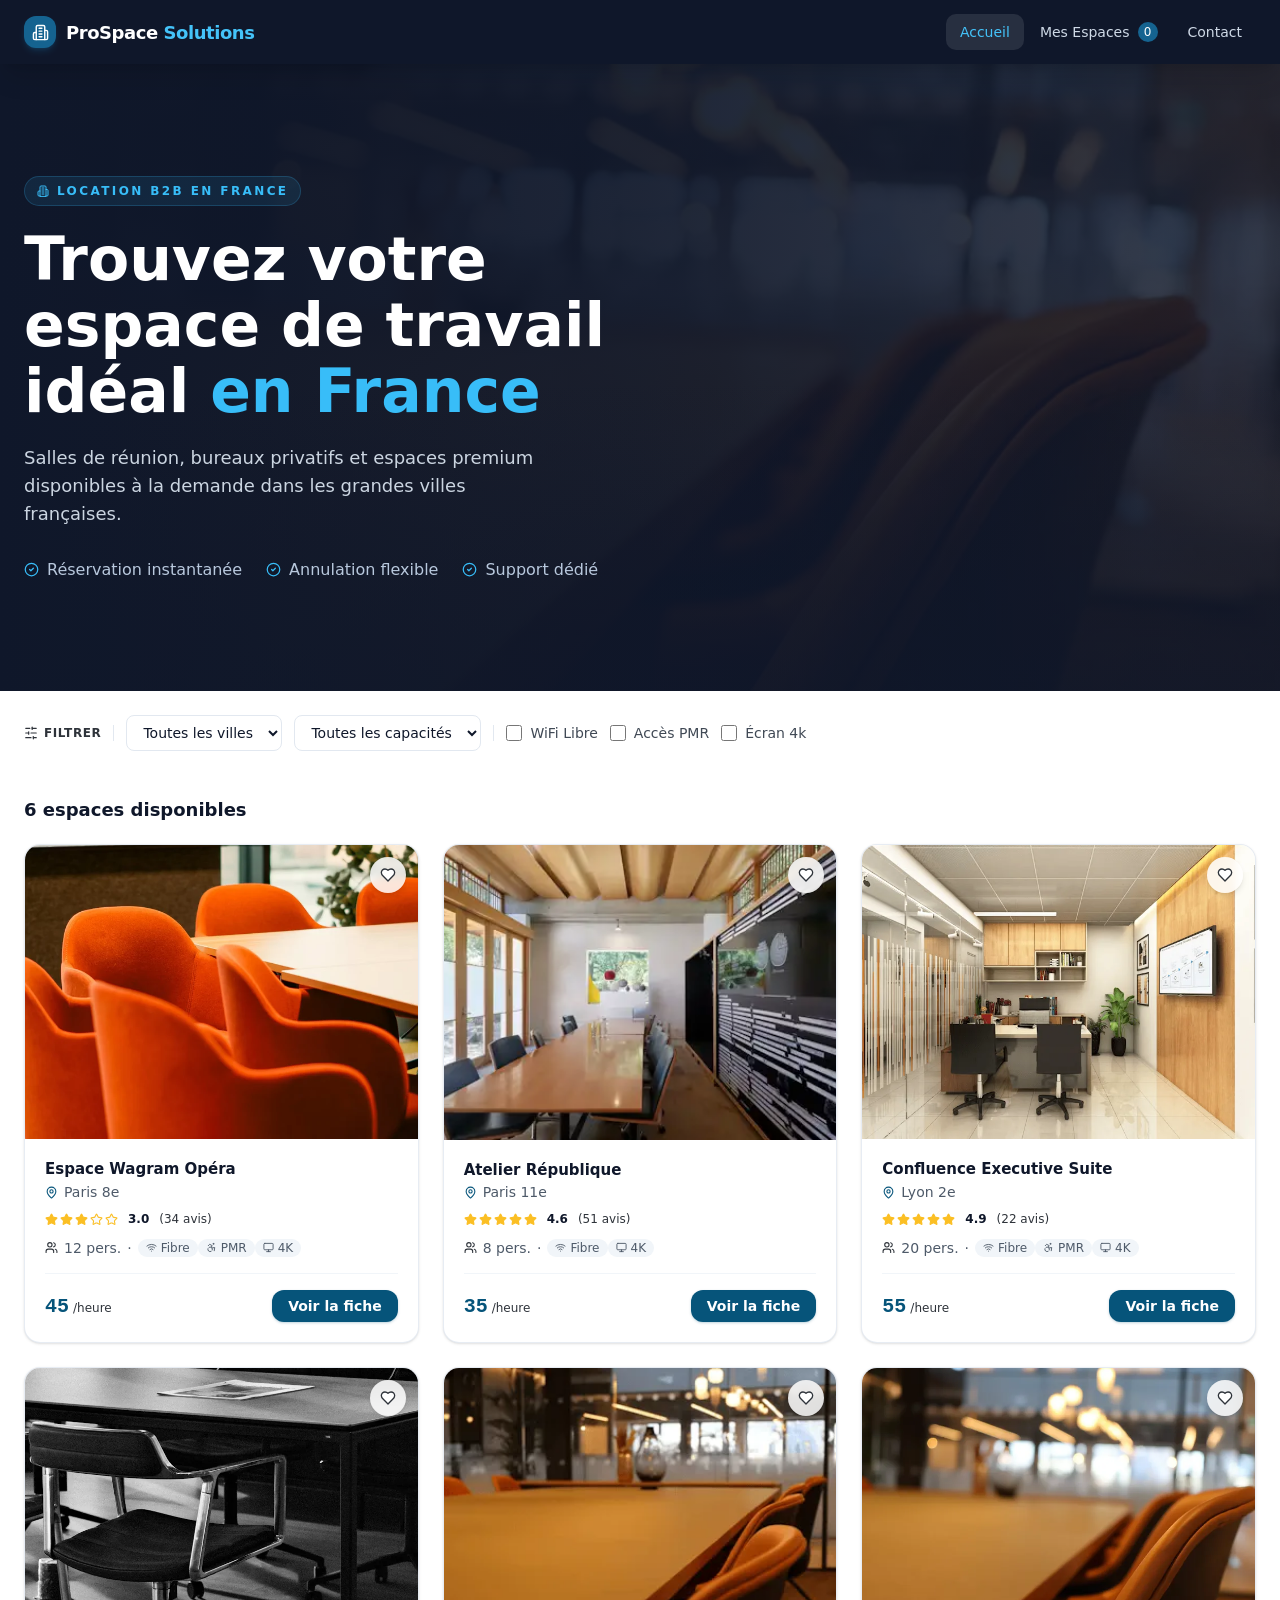
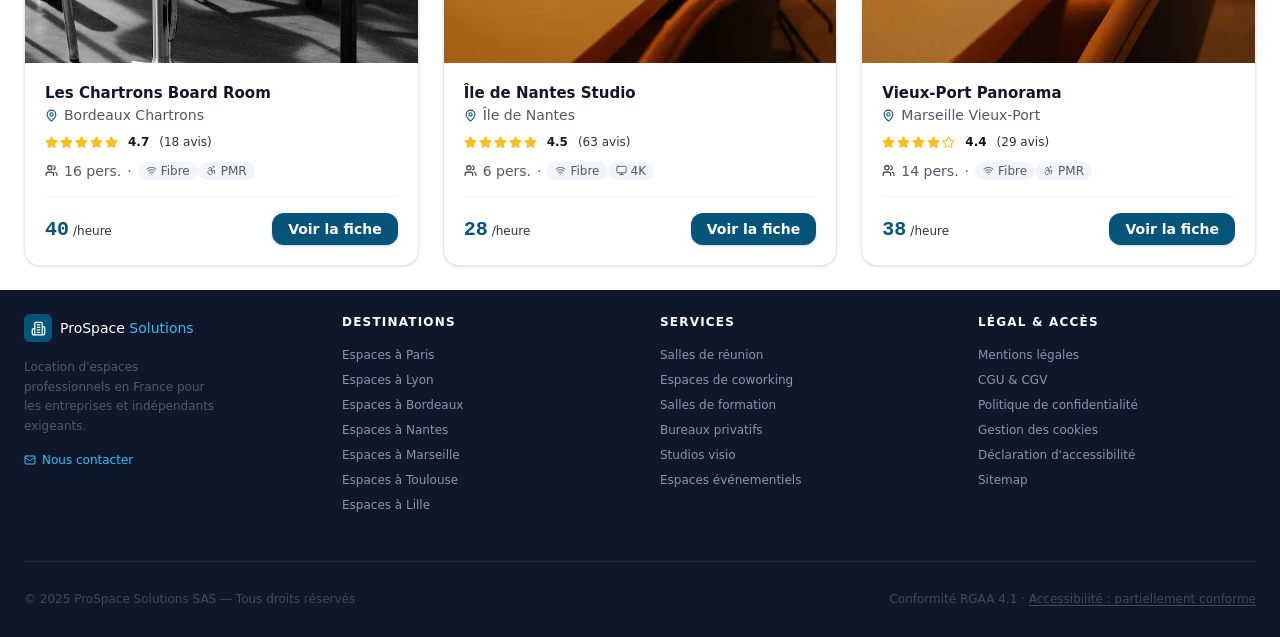
==== commit a2f61cc5: "Small accessibility fixes (text and button contrast, aria)" ====
--- a/index.html
+++ b/index.html
@@ -204,15 +204,15 @@
                         <div class="hero-features">
                             <div class="hero-feature">
                                 <svg xmlns="http://www.w3.org/2000/svg" width="15" height="15" viewBox="0 0 24 24" fill="none" stroke="currentColor" stroke-width="2" stroke-linecap="round" stroke-linejoin="round" aria-hidden="true" focusable="false"><circle cx="12" cy="12" r="10"></circle><path d="m9 12 2 2 4-4"></path></svg>
-                                <span class="text-info">Réservation instantanée</span>
+                                <span class="text-info-tertiary">Réservation instantanée</span>
                             </div>
                             <div class="hero-feature">
                                 <svg xmlns="http://www.w3.org/2000/svg" width="15" height="15" viewBox="0 0 24 24" fill="none" stroke="currentColor" stroke-width="2" stroke-linecap="round" stroke-linejoin="round" aria-hidden="true" focusable="false"><circle cx="12" cy="12" r="10"></circle><path d="m9 12 2 2 4-4"></path></svg>
-                                <span class="text-info">Annulation flexible</span>
+                                <span class="text-info-tertiary">Annulation flexible</span>
                             </div>
                             <div class="hero-feature">
                                 <svg xmlns="http://www.w3.org/2000/svg" width="15" height="15" viewBox="0 0 24 24" fill="none" stroke="currentColor" stroke-width="2" stroke-linecap="round" stroke-linejoin="round" aria-hidden="true" focusable="false"><circle cx="12" cy="12" r="10"></circle><path d="m9 12 2 2 4-4"></path></svg>
-                                <span class="text-info">Support dédié</span>
+                                <span class="text-info-tertiary">Support dédié</span>
                             </div>
                         </div>
                     </div>
--- a/public/assets/css/styles.css
+++ b/public/assets/css/styles.css
@@ -112,13 +112,13 @@
 
 .btn-primary {
   padding: 0.5rem 1rem;
-  background-color: #0284C7;
+  background-color: #06547a;
   color: #FFF;
   font-size: 0.875rem;
   font-weight: 600;
   border-radius: 0.75rem;
   transition: background-color 150ms ease;
-  box-shadow: 0 1px 3px 0 rgba(2, 132, 199, 0.2), 0 1px 2px -1px rgba(2, 132, 199, 0.2);
+  box-shadow: 0 1px 3px 0 rgba(6, 84, 122, 0.2), 0 1px 2px -1px rgba(6, 84, 122, 0.2);
 }
 .btn-primary:hover {
   background-color: #0369A1;
@@ -141,11 +141,11 @@
   font-weight: 600;
   cursor: pointer;
   color: #FFF;
-  background-color: #0284C7;
+  background-color: #06547a;
   border: 1px solid #FFF;
   border-radius: 0.75rem;
   transition: all 150ms ease;
-  box-shadow: 0 1px 3px 0 rgba(2, 132, 199, 0.2), 0 1px 2px -1px rgba(2, 132, 199, 0.2);
+  box-shadow: 0 1px 3px 0 rgba(6, 84, 122, 0.2), 0 1px 2px -1px rgba(6, 84, 122, 0.2);
 }
 .btn-secondary:hover {
   background-color: #0369A1;
@@ -163,7 +163,7 @@
 .btn-secondary-delete {
   gap: 0.375rem;
   padding: 0.625rem 0.75rem;
-  color: #64748B;
+  color: #4e5a69;
   border: 1px solid #E2E8F0;
   background-color: #F0F9FF;
 }
@@ -182,12 +182,12 @@
   gap: 0.625rem;
   padding: 0.875rem 0;
   border-radius: 0.75rem;
-  background-color: #0284C7;
+  background-color: #06547a;
   color: #FFF;
   font-weight: 700;
   font-size: 0.875rem;
   transition: all 150ms ease;
-  box-shadow: 0 10px 15px -3px rgba(2, 132, 199, 0.25), 0 4px 6px -4px rgba(2, 132, 199, 0.25);
+  box-shadow: 0 10px 15px -3px rgba(6, 84, 122, 0.25), 0 4px 6px -4px rgba(6, 84, 122, 0.25);
 }
 .box-btn:hover {
   background-color: #0369A1;
@@ -203,13 +203,13 @@
   padding: 0.75rem 0;
   border: 2px solid #E2E8F0;
   font-weight: 600;
-  color: #64748B;
+  color: #4e5a69;
   background-color: #F0F9FF;
   box-shadow: none;
 }
 .box-btn-secondary:hover {
-  border-color: #0284C7;
-  color: #0284C7;
+  border-color: #06547a;
+  color: #06547a;
   background-color: #F0F9FF;
 }
 .box-btn-red {
@@ -227,15 +227,15 @@
   height: 2.5rem;
   border-radius: 9999px;
   border: 2px solid #E2E8F0;
-  color: #64748B;
+  color: #4e5a69;
   display: flex;
   align-items: center;
   justify-content: center;
   transition: all 150ms ease;
 }
 .btn-carousel-arrow:hover {
-  border-color: #0284C7;
-  background-color: #0284C7;
+  border-color: #06547a;
+  background-color: #06547a;
   color: #FFF;
 }
 .btn-carousel-dot {
@@ -246,12 +246,12 @@
   background-color: #CBD5E1;
 }
 .btn-carousel-dot:hover {
-  background-color: #94A3B8;
+  background-color: #2e333a;
 }
 .btn-carousel-dot-active {
   width: 1.5rem;
   height: 0.5rem;
-  background-color: #0284C7;
+  background-color: #06547a;
 }
 
 .text-blue {
@@ -260,10 +260,13 @@
 .text-info {
   font-size: 0.875rem;
   line-height: 1.25rem;
-  color: #94A3B8;
+  color: #2e333a;
 }
 .text-info-small {
   font-size: 0.75rem;
+}
+.text-info-tertiary {
+  color: #b8c8dd;
 }
 .text-link {
   text-decoration: underline;
@@ -274,7 +277,7 @@
   cursor: pointer;
 }
 .text-link-secondary {
-  color: #0284C7;
+  color: #06547a;
 }
 .text-link-secondary:hover {
   color: #0369A1;
@@ -284,7 +287,7 @@
   align-items: center;
   gap: 0.375rem;
   font-size: 0.75rem;
-  color: #0284C7;
+  color: #06547a;
   font-weight: 600;
   text-underline-offset: 2px;
   margin-top: 0.25rem;
@@ -380,7 +383,7 @@
   backdrop-filter: blur(4px);
   -webkit-backdrop-filter: blur(4px);
   box-shadow: 0 4px 6px -1px rgba(0, 0, 0, 0.1), 0 2px 4px -2px rgba(0, 0, 0, 0.1);
-  color: #94A3B8;
+  color: #2e333a;
   border: none;
   cursor: pointer;
   transition: all 150ms ease;
@@ -416,12 +419,12 @@
   justify-content: flex-start;
   align-items: center;
   gap: 0.375rem;
-  color: #64748B;
+  color: #4e5a69;
   font-size: 0.875rem;
   margin-bottom: 0.75rem;
 }
 .space-card-location > svg {
-  color: #0284C7;
+  color: #06547a;
   flex-shrink: 0;
 }
 .space-card-reviews {
@@ -438,7 +441,7 @@
   color: #0F172A;
 }
 .space-card-reviews__quant {
-  color: #94A3B8;
+  color: #2e333a;
 }
 .space-card-reviews__quant-small {
   font-size: 0.75rem;
@@ -448,25 +451,26 @@
   flex-direction: row;
   justify-content: flex-start;
   align-items: center;
+  flex-wrap: wrap;
   gap: 0.375rem;
   margin-bottom: 1rem;
 }
 .space-card-features-capacity svg {
-  color: #94A3B8;
+  color: #2e333a;
 }
 .space-card-features-capacity {
   display: inline-flex;
   align-items: center;
   gap: 0.375rem;
   font-size: 0.875rem;
-  color: #64748B;
+  color: #4e5a69;
 }
 .space-card-features-tag {
   display: inline-flex;
   align-items: center;
   gap: 0.25rem;
   font-size: 0.75rem;
-  color: #64748B;
+  color: #4e5a69;
   background-color: #F1F5F9;
   padding: 0.125rem 0.5rem;
   border-radius: 9999px;
@@ -487,12 +491,12 @@
 .space-card-price span:first-of-type {
   font-family: monospace;
   font-weight: 700;
-  color: #0284C7;
+  color: #06547a;
   font-size: 1.25rem;
   font-variant-numeric: tabular-nums;
 }
 .space-card-price span:last-of-type {
-  color: #94A3B8;
+  color: #2e333a;
   font-size: 0.75rem;
 }
 .space-card-price-small span:first-of-type {
@@ -525,7 +529,7 @@
   transition: transform 500ms ease;
 }
 .space-card-horizontal .space-card-features-capacity {
-  color: #64748B;
+  color: #4e5a69;
 }
 .space-card-horizontal-info-container {
   flex: 1;
@@ -568,6 +572,7 @@
   flex-direction: row;
   justify-content: flex-start;
   align-items: center;
+  flex-wrap: wrap;
   gap: 1rem;
   margin: 0;
 }
@@ -635,7 +640,7 @@
   align-items: flex-start;
   gap: 0.75rem;
   cursor: pointer;
-  color: #475569;
+  color: #404955;
   text-transform: none;
   margin: 0;
 }
@@ -658,7 +663,7 @@
   height: 1rem;
   border-radius: 0.25rem;
   border-color: #CBD5E1;
-  accent-color: #0284C7;
+  accent-color: #06547a;
   cursor: pointer;
 }
 
@@ -718,7 +723,7 @@
   }
 }
 .heading p:last-of-type {
-  color: #64748B;
+  color: #4e5a69;
   font-size: 1rem;
   max-width: 32rem;
   margin-left: auto;
@@ -742,7 +747,7 @@
   height: 1.25rem;
   border-radius: 9999px;
   border: 2px solid #E2E8F0;
-  border-top-color: #0284C7;
+  border-top-color: #06547a;
   animation: spin 700ms linear infinite;
   display: inline-block;
   color: #0F172A;
@@ -755,7 +760,7 @@
   align-items: center;
   font-size: 1.25rem;
   gap: 1rem;
-  color: #90a1b9;
+  color: #8797ac;
 }
 
 .breadcrumb {
@@ -773,7 +778,7 @@
   margin: 0;
   padding: 0;
   font-size: 0.875rem;
-  color: #94A3B8;
+  color: #2e333a;
 }
 .breadcrumb li {
   display: flex;
@@ -785,7 +790,7 @@
   transition: color 150ms ease;
 }
 .breadcrumb a:hover {
-  color: #90a1b9;
+  color: #8797ac;
 }
 .breadcrumb span[aria-current=page] {
   color: #0F172A;
@@ -793,7 +798,7 @@
 }
 .breadcrumb .breadcrumb-separator {
   display: flex;
-  color: #94A3B8;
+  color: #2e333a;
 }
 
 header {
@@ -840,12 +845,12 @@
   width: 2rem;
   height: 2rem;
   border-radius: 0.75rem;
-  background-color: #0284C7;
+  background-color: #06547a;
   display: flex;
   flex-direction: row;
   justify-content: center;
   align-items: center;
-  box-shadow: 0 4px 6px -1px rgba(2, 132, 199, 0.3), 0 2px 4px -2px rgba(2, 132, 199, 0.3);
+  box-shadow: 0 4px 6px -1px rgba(6, 84, 122, 0.3), 0 2px 4px -2px rgba(6, 84, 122, 0.3);
 }
 
 .header-nav ul {
@@ -863,7 +868,7 @@
   border-radius: 50%;
   width: 1.25rem;
   height: 1.25rem;
-  background-color: #0284C7;
+  background-color: #06547a;
   color: white;
   font-size: 0.75rem;
   line-height: 1rem;
@@ -938,7 +943,7 @@
 .footer-intro {
   font-size: 0.75rem;
   line-height: 1.625;
-  color: #64748B;
+  color: #4e5a69;
   max-width: 200px;
 }
 .footer-contact {
@@ -973,7 +978,7 @@
   width: 1.75rem;
   height: 1.75rem;
   border-radius: 0.375rem;
-  background-color: #0284C7;
+  background-color: #06547a;
 }
 .footer-bottom {
   display: flex;
@@ -985,7 +990,7 @@
   gap: 0.5rem;
   font-size: 0.75rem;
   line-height: 1rem;
-  color: #475569;
+  color: #404955;
 }
 @media (min-width: 640px) {
   .footer-bottom {
@@ -1010,7 +1015,7 @@
 .footer-nav-link {
   font-size: 0.75rem;
   text-wrap-mode: nowrap;
-  color: #90a1b9;
+  color: #8797ac;
 }
 .footer-nav-link:hover {
   color: #38BDF8;
@@ -1118,6 +1123,7 @@
   flex-direction: row;
   justify-content: flex-start;
   align-items: center;
+  flex-wrap: wrap;
   gap: 1.5rem;
   margin-top: 2rem;
 }
@@ -1155,7 +1161,7 @@
   margin-bottom: 2.5rem;
 }
 .page-info span:not(.text-bold) {
-  color: #64748B;
+  color: #4e5a69;
   font-size: 0.875rem;
 }
 .page-info-description-details {
@@ -1163,6 +1169,7 @@
   flex-direction: row;
   justify-content: flex-start;
   align-items: center;
+  flex-wrap: wrap;
   gap: 1.25rem;
 }
 
@@ -1191,6 +1198,7 @@
   flex-direction: row;
   justify-content: flex-start;
   align-items: center;
+  flex-wrap: wrap;
   gap: 0.75rem;
 }
 .search-options {
@@ -1206,7 +1214,7 @@
   justify-content: center;
   align-items: center;
   gap: 0.375rem;
-  color: #94A3B8;
+  color: #2e333a;
   font-size: 0.75rem;
   font-weight: 600;
   text-transform: uppercase;
@@ -1241,20 +1249,20 @@
   gap: 0.5rem;
   cursor: pointer;
   font-size: 0.875rem;
-  color: #475569;
+  color: #404955;
   transition: color 150ms ease;
   user-select: none;
   font-weight: 500;
 }
 .search-label:hover {
-  color: #0284C7;
+  color: #06547a;
 }
 .search-checkbox {
   width: 1rem;
   height: 1rem;
   border-radius: 0.25rem;
   border-color: #CBD5E1;
-  accent-color: #0284C7;
+  accent-color: #06547a;
   cursor: pointer;
 }
 
@@ -1397,7 +1405,7 @@
 }
 .space-details-info div:first-child p {
   font-size: 0.9375rem;
-  color: #475569;
+  color: #404955;
   line-height: 1.625;
 }
 
@@ -1431,14 +1439,14 @@
   padding: 0.75rem 1rem;
 }
 .space-details-features-list li svg {
-  color: #0284C7;
+  color: #06547a;
 }
 
 .space-details-config {
   display: flex;
   align-items: flex-start;
   gap: 0.75rem;
-  color: #475569;
+  color: #404955;
   font-size: 0.875rem;
 }
 
@@ -1466,7 +1474,7 @@
   justify-content: flex-start;
   align-items: center;
   gap: 0.5rem;
-  color: #64748B;
+  color: #4e5a69;
   font-size: 0.875rem;
 }
 .space-details-princing-line > span {
@@ -1481,13 +1489,13 @@
   color: #0F172A;
 }
 .space-details-princing-line-highlight div > svg {
-  color: #0284C7;
+  color: #06547a;
 }
 .space-details-princing-line-highlight > span {
   font-family: monospace;
   font-weight: 800;
   font-variant-numeric: tabular-nums;
-  color: #0284C7;
+  color: #06547a;
   font-size: 1.5rem;
 }
 .space-details-princing-cta > :not(:last-child) {
@@ -1496,14 +1504,14 @@
 .space-details-princing-note {
   text-align: center;
   font-size: 0.75rem;
-  color: #94A3B8;
+  color: #2e333a;
   margin-top: 1rem;
   line-height: 1.625;
 }
 .space-details-princing p {
   text-align: center;
   font-size: 0.75rem;
-  color: #94A3B8;
+  color: #2e333a;
   margin-top: 1rem;
   line-height: 1.625;
 }
@@ -1625,7 +1633,7 @@
   margin-top: 0.125rem;
 }
 .contact-info-details-line div > p:first-of-type {
-  color: #94A3B8;
+  color: #2e333a;
   font-size: 0.75rem;
   font-weight: 600;
   text-transform: uppercase;
@@ -1639,7 +1647,7 @@
   white-space: pre-line;
 }
 .contact-info-details-line svg {
-  color: #0284C7;
+  color: #06547a;
 }
 .contact-info-bullet {
   background-color: #F0F9FF;
@@ -1654,14 +1662,14 @@
   width: 2.5rem;
   height: 2.5rem;
   border-radius: 0.75rem;
-  background-color: rgba(2, 132, 199, 0.1);
+  background-color: rgba(6, 84, 122, 0.1);
   display: flex;
   align-items: center;
   justify-content: center;
   flex-shrink: 0;
 }
 .contact-info-bullet-icon svg {
-  color: #0284C7;
+  color: #06547a;
 }
 .contact-info-bullet-text p:first-of-type {
   font-weight: 600;
@@ -1670,7 +1678,7 @@
   margin-bottom: 0.25rem;
 }
 .contact-info-bullet-text p:last-of-type {
-  color: #64748B;
+  color: #4e5a69;
   font-size: 0.75rem;
   line-height: 1.625;
 }
@@ -1695,7 +1703,7 @@
   font-size: 0.75rem;
 }
 .contact-info-featured-review p:first-of-type {
-  color: #64748B;
+  color: #4e5a69;
   line-height: 1.625;
   font-style: italic;
 }
@@ -1807,7 +1815,7 @@
 }
 .carousel-card p:last-of-type {
   font-size: 0.75rem;
-  color: #0284C7;
+  color: #06547a;
   font-weight: 500;
 }
 .carousel-card-mail {
@@ -1865,13 +1873,13 @@
   width: 3rem;
   height: 3rem;
   border-radius: 1rem;
-  background-color: rgba(2, 132, 199, 0.1);
+  background-color: rgba(6, 84, 122, 0.1);
   display: flex;
   align-items: center;
   justify-content: center;
 }
 .location-icon svg {
-  color: #0284C7;
+  color: #06547a;
 }
 .location-adress {
   text-align: center;
@@ -1885,7 +1893,7 @@
   font-size: 0.875rem;
 }
 .location-adress p:last-of-type {
-  color: #94A3B8;
+  color: #2e333a;
   font-size: 0.75rem;
   margin-top: 0.25rem;
 }
